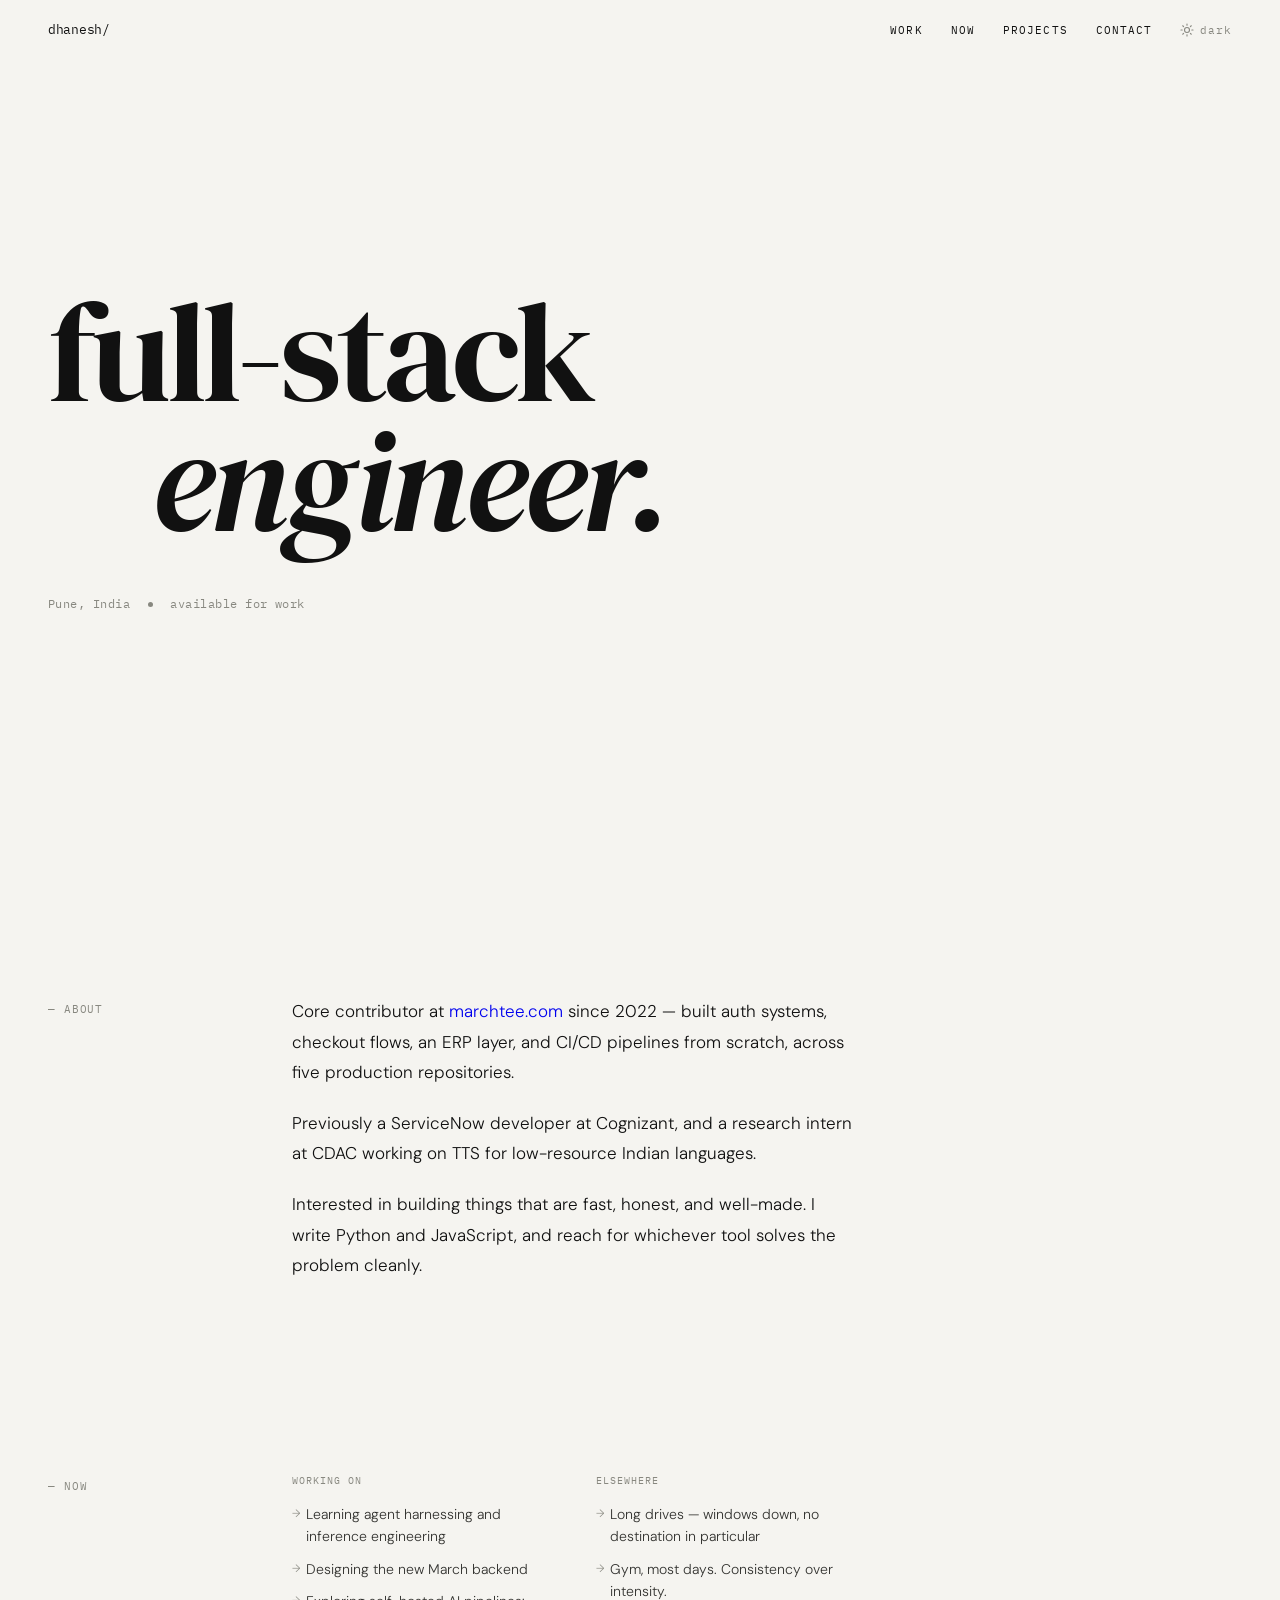
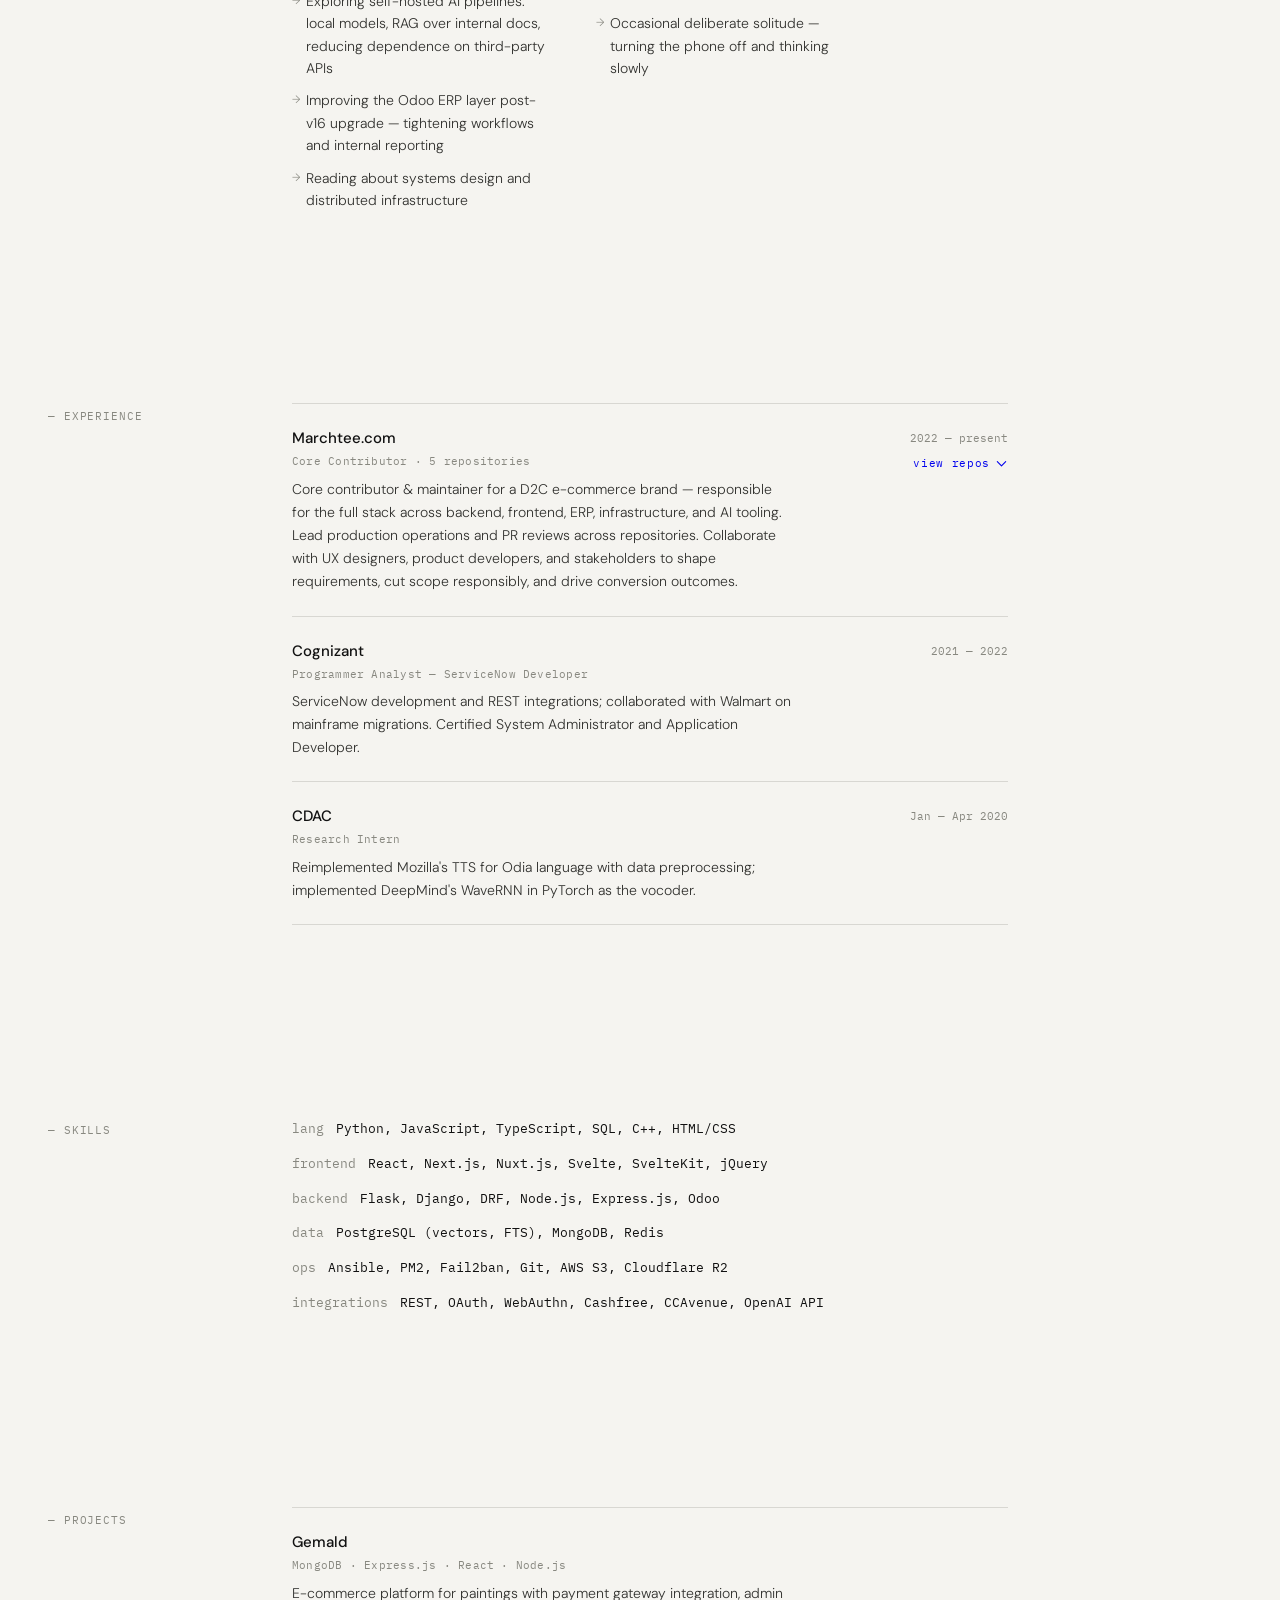
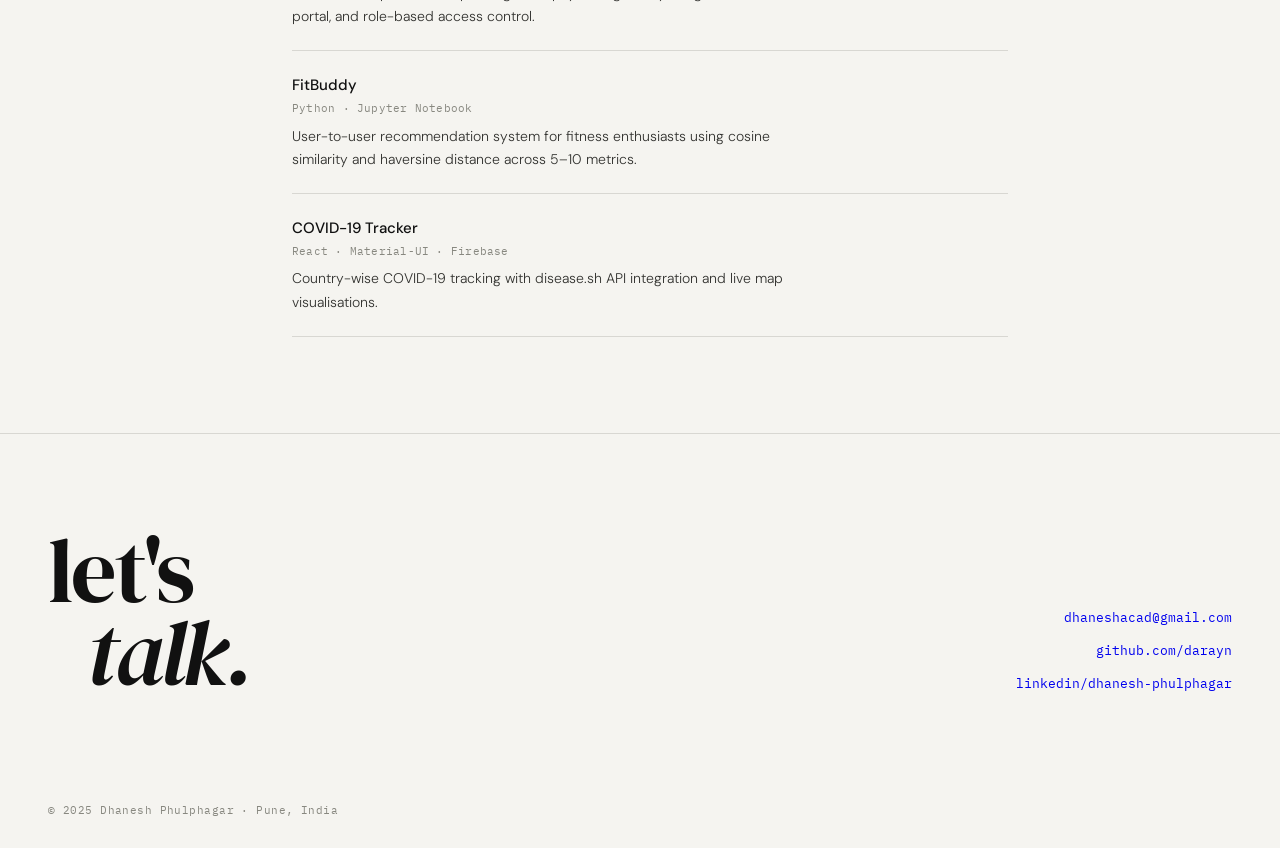
==== index.html @ 93ac1f42 "agent not llm" ====
<!DOCTYPE html>
<html lang="en" data-theme="light">
<head>
  <meta charset="UTF-8" />
  <meta name="viewport" content="width=device-width, initial-scale=1.0" />
  <title>Dhanesh Phulphagar — Full-Stack Software Engineer</title>
  <meta name="description" content="Full-Stack Software Engineer based in Pune, India. Building fast, honest, well-made software." />
  <meta property="og:title" content="Dhanesh Phulphagar" />
  <meta property="og:description" content="Full-Stack Software Engineer based in Pune, India." />
  <meta property="og:url" content="https://dhaneshphulphagar.com/" />
  <meta property="og:type" content="website" />

  <link rel="preconnect" href="https://fonts.googleapis.com" />
  <link rel="preconnect" href="https://fonts.gstatic.com" crossorigin />
  <link href="https://fonts.googleapis.com/css2?family=DM+Serif+Display:ital@0;1&family=IBM+Plex+Mono:wght@400;500&family=DM+Sans:wght@300;400;500&display=swap" rel="stylesheet" />

  <style>
    /* ---- TOKENS ---- */
    :root {
      --bg:        #F5F4F0;
      --bg2:       #ECEAE4;
      --ink:       #111111;
      --ink2:      #333330;
      --muted:     #888880;
      --rule:      #D8D7D2;
      --blue:      #0000EE;
    }

    [data-theme="dark"] {
      --bg:        #111110;
      --bg2:       #1A1A18;
      --ink:       #F0EFE9;
      --ink2:      #C8C7C0;
      --muted:     #666660;
      --rule:      #2A2A28;
      --blue:      #6699FF;
    }

    * { box-sizing: border-box; margin: 0; padding: 0; }

    html { scroll-behavior: smooth; }

    body {
      background: var(--bg);
      color: var(--ink);
      font-family: 'DM Sans', sans-serif;
      font-size: 16px;
      line-height: 1.6;
      -webkit-font-smoothing: antialiased;
      transition: background 0.3s ease, color 0.3s ease;
    }

    /* ---- NAV ---- */
    nav {
      position: fixed;
      top: 0; left: 0; right: 0;
      z-index: 100;
      background: var(--bg);
      padding: 20px 48px;
      display: flex;
      justify-content: space-between;
      align-items: center;
      transition: background 0.3s ease;
    }

    .nav-left { display: flex; align-items: center; gap: 28px; }

    .nav-logo {
      font-family: 'IBM Plex Mono', monospace;
      font-size: 13px;
      color: var(--ink);
      text-decoration: none;
      letter-spacing: -0.02em;
    }

    .nav-links { display: flex; gap: 28px; align-items: center; }

    .nav-links a {
      font-family: 'IBM Plex Mono', monospace;
      font-size: 11px;
      letter-spacing: 0.1em;
      text-transform: uppercase;
      color: var(--ink);
      text-decoration: none;
    }
    .nav-links a:hover { color: var(--blue); }

    /* dark mode toggle */
    .theme-btn {
      background: none;
      border: none;
      cursor: pointer;
      font-family: 'IBM Plex Mono', monospace;
      font-size: 11px;
      letter-spacing: 0.08em;
      color: var(--muted);
      padding: 0;
      display: flex;
      align-items: center;
      gap: 6px;
      transition: color 0.2s;
    }
    .theme-btn:hover { color: var(--ink); }

    .theme-icon {
      width: 14px; height: 14px;
      position: relative;
      flex-shrink: 0;
    }
    /* sun */
    .icon-sun, .icon-moon { position: absolute; inset: 0; transition: opacity 0.25s ease; }
    [data-theme="light"] .icon-sun  { opacity: 1; }
    [data-theme="light"] .icon-moon { opacity: 0; }
    [data-theme="dark"]  .icon-sun  { opacity: 0; }
    [data-theme="dark"]  .icon-moon { opacity: 1; }

    .theme-label-light, .theme-label-dark { font-size: 11px; }
    [data-theme="light"] .theme-label-dark  { display: none; }
    [data-theme="dark"]  .theme-label-light { display: none; }

    /* ---- HERO ---- */
    #hero {
      min-height: 100vh;
      padding: 0 48px;
      display: flex;
      flex-direction: column;
      justify-content: center;
    }

    .hero-line {
      font-family: 'DM Serif Display', serif;
      font-size: clamp(56px, 11vw, 160px);
      line-height: 0.92;
      letter-spacing: -0.03em;
      color: var(--ink);
      opacity: 0;
      transform: translateY(32px);
      animation: fadeUp 0.9s cubic-bezier(0.16, 1, 0.3, 1) forwards;
    }
    .hero-line:nth-child(1) { animation-delay: 0.1s; }
    .hero-line:nth-child(2) {
      animation-delay: 0.25s;
      padding-left: clamp(24px, 8vw, 120px);
      font-style: italic;
    }

    .hero-sub {
      margin-top: 48px;
      font-family: 'IBM Plex Mono', monospace;
      font-size: 12px;
      color: var(--muted);
      letter-spacing: 0.04em;
      opacity: 0;
      animation: fadeUp 0.9s cubic-bezier(0.16, 1, 0.3, 1) forwards;
      animation-delay: 0.45s;
    }
    .hero-sub .dot {
      display: inline-block;
      width: 5px; height: 5px;
      border-radius: 50%;
      background: var(--muted);
      vertical-align: middle;
      margin: 0 10px;
    }

    @keyframes fadeUp {
      to { opacity: 1; transform: translateY(0); }
    }

    /* ---- SECTIONS ---- */
    section { padding: 96px 48px; }

    .section-row {
      display: grid;
      grid-template-columns: 180px 1fr;
      gap: 0 64px;
      max-width: 900px;
    }

    .section-label {
      font-family: 'IBM Plex Mono', monospace;
      font-size: 11px;
      color: var(--muted);
      letter-spacing: 0.08em;
      text-transform: uppercase;
      padding-top: 5px;
    }

    /* ---- ABOUT ---- */
    .about-text p {
      font-size: 17px;
      line-height: 1.8;
      font-weight: 300;
      color: var(--ink);
      max-width: 560px;
    }
    .about-text p + p { margin-top: 20px; }

    /* ---- NOW / ELSEWHERE ---- */
    .now-grid {
      display: grid;
      grid-template-columns: 1fr 1fr;
      gap: 0 48px;
      max-width: 560px;
    }

    .now-col-label {
      font-family: 'IBM Plex Mono', monospace;
      font-size: 10px;
      color: var(--muted);
      letter-spacing: 0.1em;
      text-transform: uppercase;
      margin-bottom: 14px;
    }

    .now-items { display: flex; flex-direction: column; gap: 10px; }

    .now-item {
      font-size: 14px;
      font-weight: 300;
      color: var(--ink2);
      line-height: 1.6;
      padding-left: 14px;
      position: relative;
    }
    .now-item::before {
      content: '→';
      position: absolute;
      left: 0;
      color: var(--muted);
      font-size: 11px;
      top: 2px;
    }

    /* ---- ENTRIES (work, projects) ---- */
    .entries { display: flex; flex-direction: column; }

    .entry {
      display: grid;
      grid-template-columns: 1fr auto;
      gap: 0 32px;
      padding: 22px 0;
      border-top: 1px solid var(--rule);
    }
    .entry:last-child { border-bottom: 1px solid var(--rule); }

    .entry-name { font-size: 15px; font-weight: 500; color: var(--ink); }

    .entry-role {
      font-family: 'IBM Plex Mono', monospace;
      font-size: 11px;
      color: var(--muted);
      margin-top: 3px;
      letter-spacing: 0.02em;
    }

    .entry-desc {
      font-size: 14px;
      font-weight: 300;
      color: var(--ink2);
      margin-top: 7px;
      max-width: 500px;
      line-height: 1.65;
    }

    .entry-date {
      font-family: 'IBM Plex Mono', monospace;
      font-size: 11px;
      color: var(--muted);
      white-space: nowrap;
      padding-top: 4px;
    }

    /* ---- MARCHTEE EXPAND ---- */
    .expand-btn {
      display: inline-flex;
      align-items: center;
      gap: 5px;
      font-family: 'IBM Plex Mono', monospace;
      font-size: 11px;
      letter-spacing: 0.06em;
      color: var(--blue);
      background: none;
      border: none;
      cursor: pointer;
      padding: 0;
      white-space: nowrap;
    }
    .expand-btn:hover .expand-label { text-decoration: underline; }
    .expand-chevron { transition: transform 0.3s cubic-bezier(0.16,1,0.3,1); }
    .expand-btn[aria-expanded="true"] .expand-chevron { transform: rotate(180deg); }

    .repos-panel {
      max-height: 0;
      overflow: hidden;
      opacity: 0;
      transition: max-height 0.55s cubic-bezier(0.16,1,0.3,1), opacity 0.35s ease, margin-top 0.3s ease;
      margin-top: 0;
    }
    .repos-panel.open { max-height: 3200px; opacity: 1; margin-top: 24px; }

    .repo-item { padding: 16px 0; border-top: 1px solid var(--rule); }
    .repo-item:last-child { padding-bottom: 2px; }

    .repo-header {
      display: flex;
      align-items: baseline;
      gap: 14px;
      margin-bottom: 10px;
      flex-wrap: wrap;
    }

    .repo-name {
      font-family: 'IBM Plex Mono', monospace;
      font-size: 13px;
      font-weight: 500;
      color: var(--ink);
    }

    .repo-stack {
      font-family: 'IBM Plex Mono', monospace;
      font-size: 11px;
      color: var(--muted);
    }

    .repo-bullets { list-style: none; padding: 0; display: flex; flex-direction: column; gap: 6px; }
    .repo-bullets li {
      font-size: 13.5px;
      font-weight: 300;
      color: var(--ink2);
      line-height: 1.65;
      padding-left: 16px;
      position: relative;
    }
    .repo-bullets li::before {
      content: '—';
      position: absolute;
      left: 0;
      color: var(--muted);
      font-size: 12px;
    }

    /* ---- SKILLS ---- */
    .skills-block { display: flex; flex-direction: column; gap: 10px; }
    .skills-line {
      font-family: 'IBM Plex Mono', monospace;
      font-size: 13px;
      color: var(--ink);
      line-height: 1.9;
    }
    .skills-cat { color: var(--muted); margin-right: 12px; }

    /* ---- CONTACT ---- */
    #contact {
      padding: 96px 48px 80px;
      border-top: 1px solid var(--rule);
      display: grid;
      grid-template-columns: 1fr auto;
      gap: 0 64px;
      align-items: end;
    }

    .contact-headline {
      font-family: 'DM Serif Display', serif;
      font-size: clamp(44px, 7vw, 96px);
      line-height: 0.92;
      letter-spacing: -0.03em;
      color: var(--ink);
    }
    .contact-headline em { font-style: italic; display: block; padding-left: clamp(14px, 3vw, 48px); }

    .contact-links { display: flex; flex-direction: column; gap: 12px; align-items: flex-end; }
    .contact-links a {
      font-family: 'IBM Plex Mono', monospace;
      font-size: 13px;
      color: var(--blue);
      text-decoration: none;
    }
    .contact-links a:hover { text-decoration: underline; }

    .footer-copy {
      padding: 28px 48px;
      font-family: 'IBM Plex Mono', monospace;
      font-size: 11px;
      color: var(--muted);
      letter-spacing: 0.04em;
    }

    /* ---- INLINE LINKS ---- */
    a.inline-link { color: var(--blue); text-decoration: none; }
    a.inline-link:hover { text-decoration: underline; }

    /* ---- RESPONSIVE ---- */
    @media (max-width: 860px) {
      nav { padding: 18px 28px; }

      .nav-links a { display: none; }

      #hero, section { padding-left: 28px; padding-right: 28px; }
      section { padding-top: 72px; padding-bottom: 72px; }

      .section-row {
        grid-template-columns: 1fr;
        gap: 16px 0;
      }

      .section-label { padding-top: 0; }

      .entry { grid-template-columns: 1fr; gap: 0; }
      .entry-date { order: -1; margin-bottom: 2px; }

      .now-grid { grid-template-columns: 1fr; gap: 28px 0; }

      #contact {
        padding: 72px 28px 64px;
        grid-template-columns: 1fr;
        gap: 36px;
      }
      .contact-links { align-items: flex-start; }

      .footer-copy { padding: 24px 28px; }

      .marchtee-top { grid-template-columns: 1fr !important; }
      .marchtee-top .marchtee-meta { flex-direction: row; align-items: center; justify-content: space-between; margin-top: 10px; }
    }

    @media (max-width: 560px) {
      nav { padding: 16px 20px; }
      #hero, section { padding-left: 20px; padding-right: 20px; }

      .hero-line:nth-child(2) { padding-left: 20px; }
    }
  </style>
</head>
<body>

  <!-- NAV -->
  <nav>
    <a href="#hero" class="nav-logo">dhanesh/</a>
    <div class="nav-links">
      <a href="#work">Work</a>
      <a href="#now">Now</a>
      <a href="#projects">Projects</a>
      <a href="#contact">Contact</a>
      <button class="theme-btn" onclick="toggleTheme()" aria-label="Toggle dark mode">
        <div class="theme-icon" aria-hidden="true">
          <!-- sun -->
          <svg class="icon-sun" viewBox="0 0 14 14" fill="none" xmlns="http://www.w3.org/2000/svg">
            <circle cx="7" cy="7" r="2.5" stroke="currentColor" stroke-width="1.1"/>
            <line x1="7" y1="1" x2="7" y2="2.2" stroke="currentColor" stroke-width="1.1" stroke-linecap="round"/>
            <line x1="7" y1="11.8" x2="7" y2="13" stroke="currentColor" stroke-width="1.1" stroke-linecap="round"/>
            <line x1="1" y1="7" x2="2.2" y2="7" stroke="currentColor" stroke-width="1.1" stroke-linecap="round"/>
            <line x1="11.8" y1="7" x2="13" y2="7" stroke="currentColor" stroke-width="1.1" stroke-linecap="round"/>
            <line x1="2.75" y1="2.75" x2="3.6" y2="3.6" stroke="currentColor" stroke-width="1.1" stroke-linecap="round"/>
            <line x1="10.4" y1="10.4" x2="11.25" y2="11.25" stroke="currentColor" stroke-width="1.1" stroke-linecap="round"/>
            <line x1="11.25" y1="2.75" x2="10.4" y2="3.6" stroke="currentColor" stroke-width="1.1" stroke-linecap="round"/>
            <line x1="3.6" y1="10.4" x2="2.75" y2="11.25" stroke="currentColor" stroke-width="1.1" stroke-linecap="round"/>
          </svg>
          <!-- moon -->
          <svg class="icon-moon" viewBox="0 0 14 14" fill="none" xmlns="http://www.w3.org/2000/svg">
            <path d="M11.5 8.5A5 5 0 0 1 5.5 2.5a5 5 0 1 0 6 6z" stroke="currentColor" stroke-width="1.1" stroke-linecap="round" stroke-linejoin="round"/>
          </svg>
        </div>
        <span class="theme-label-light">dark</span>
        <span class="theme-label-dark">light</span>
      </button>
    </div>
  </nav>

  <!-- HERO -->
  <section id="hero">
    <div>
      <div class="hero-line">full-stack</div>
      <div class="hero-line">engineer.</div>
      <p class="hero-sub">
        Pune, India
        <span class="dot"></span>
        available for work
      </p>
    </div>
  </section>

  <!-- ABOUT -->
  <section id="about">
    <div class="section-row">
      <div class="section-label">— about</div>
      <div class="about-text">
        <p>
          Core contributor at <a href="https://marchtee.com" target="_blank" rel="noopener" class="inline-link">marchtee.com</a> since 2022 — built auth systems, checkout flows, an ERP layer, and CI/CD pipelines from scratch, across five production repositories.
        </p>
        <p>
          Previously a ServiceNow developer at Cognizant, and a research intern at CDAC working on TTS for low-resource Indian languages.
        </p>
        <p>
          Interested in building things that are fast, honest, and well-made. I write Python and JavaScript, and reach for whichever tool solves the problem cleanly.
        </p>
      </div>
    </div>
  </section>

  <!-- NOW -->
  <section id="now">
    <div class="section-row" style="max-width:900px;">
      <div class="section-label">— now</div>
      <div>
        <div class="now-grid">
          <div>
            <div class="now-col-label">working on</div>
            <div class="now-items">
              <div class="now-item">Learning agent harnessing and inference engineering</div>
              <div class="now-item">Designing the new March backend</div>
              <div class="now-item">Exploring self-hosted AI pipelines: local models, RAG over internal docs, reducing dependence on third-party APIs</div>
              <div class="now-item">Improving the Odoo ERP layer post-v16 upgrade — tightening workflows and internal reporting</div>
              <div class="now-item">Reading about systems design and distributed infrastructure</div>
            </div>
          </div>
          <div>
            <div class="now-col-label">elsewhere</div>
            <div class="now-items">
              <div class="now-item">Long drives — windows down, no destination in particular</div>
              <div class="now-item">Gym, most days. Consistency over intensity.</div>
              <div class="now-item">Occasional deliberate solitude — turning the phone off and thinking slowly</div>
            </div>
          </div>
        </div>
      </div>
    </div>
  </section>

  <!-- WORK -->
  <section id="work">
    <div class="section-row" style="max-width:960px;">
      <div class="section-label">— experience</div>
      <div class="entries">

        <!-- MARCHTEE expandable -->
        <div class="entry" id="marchtee-entry" style="display:block; padding:22px 0;">
          <div class="marchtee-top" style="display:grid; grid-template-columns:1fr auto; gap:0 32px; align-items:start;">
            <div>
              <div class="entry-name">Marchtee.com</div>
              <div class="entry-role">Core Contributor · 5 repositories</div>
              <div class="entry-desc">Core contributor & maintainer for a D2C e-commerce brand — responsible for the full stack across backend, frontend, ERP, infrastructure, and AI tooling. Lead production operations and PR reviews across repositories. Collaborate with UX designers, product developers, and stakeholders to shape requirements, cut scope responsibly, and drive conversion outcomes.</div>
            </div>
            <div class="marchtee-meta" style="display:flex; flex-direction:column; align-items:flex-end; gap:8px;">
              <div class="entry-date">2022 — present</div>
              <button class="expand-btn" onclick="toggleMarchtee(this)" aria-expanded="false" aria-controls="marchtee-repos">
                <span class="expand-label">view repos</span>
                <svg class="expand-chevron" width="13" height="13" viewBox="0 0 14 14" fill="none" aria-hidden="true">
                  <path d="M2.5 5L7 9.5L11.5 5" stroke="currentColor" stroke-width="1.2" stroke-linecap="round" stroke-linejoin="round"/>
                </svg>
              </button>
            </div>
          </div>

          <div class="repos-panel" id="marchtee-repos" aria-hidden="true">

            <div class="repo-item">
              <div class="repo-header">
                <span class="repo-name">march-shop</span>
                <span class="repo-stack">Python · Flask · SQLAlchemy · PostgreSQL · Redis</span>
              </div>
              <ul class="repo-bullets">
                <li>Inherited legacy monolith; rebuilt authentication from scratch — RBAC, multi-device sessions, WebAuthn, OAuth, passwordless OTP</li>
                <li>Migrated entire CMS from codebase to database: navigations, collections, metadata, size guides, static assets to Cloudflare R2/S3</li>
                <li>Implemented Redis caching with proper namespace strategy; PostgreSQL full-text search via vectors for shop search</li>
                <li>Built payment gateway success rate dashboard, post-order workflows (COD detection, fraud flagging, fake address detection), and a returns/exchange reconciliation engine</li>
              </ul>
            </div>

            <div class="repo-item">
              <div class="repo-header">
                <span class="repo-name">march-next</span>
                <span class="repo-stack">Nuxt.js · Vue · Pinia · PM2</span>
              </div>
              <ul class="repo-bullets">
                <li>Built the customer-facing single page checkout — guest and authenticated flows, UPI, saved cards, Cashfree and CCAvenue net banking, cookie-based Pinia persistence</li>
                <li>Achieved 90% reduction in checkout time & improved conversion rates upto 40%; recognised by brands across the ecosystem</li>
                <li>Shipped single-source international checkout with localisations for over 7 countries, working closely with India Post, DHL, Aramex, and ATC</li>
                <li>Deployed and managed over PM2 with structured production logging, error tracking, and debugging tooling</li>
              </ul>
            </div>

            <div class="repo-item">
              <div class="repo-header">
                <span class="repo-name">march-odoo</span>
                <span class="repo-stack">Python · Odoo v14 → v16 → v19(loading)</span>
              </div>
              <ul class="repo-bullets">
                <li>Played a major role in the Odoo v14 to v16 upgrade — custom module migration, ORM compatibility, and data integrity across models</li>
                <li>Built 10+ internal models covering exchanges, returns, splits, shipping service management, hangtag and stock labels, delivery notes</li>
                <li>Own and maintain the ERP layer for inventory, invoicing, financial reporting, purchase, and manufacturing</li>
              </ul>
            </div>

            <div class="repo-item">
              <div class="repo-header">
                <span class="repo-name">march-deployer</span>
                <span class="repo-stack">Ansible · Bash · Frigate · Listmonk</span>
              </div>
              <ul class="repo-bullets">
                <li>Retired legacy Fabric deployer; built Ansible-based CI/CD supporting hard and soft deployments across shop, checkout, and Odoo</li>
                <li>Deployed Frigate self-hosted warehouse surveillance with Google Drive backups across 3 locations — single command</li>
                <li>Implemented fail2ban rate limiting on production servers; set up Listmonk for self-hosted email marketing</li>
              </ul>
            </div>

            <div class="repo-item">
              <div class="repo-header">
                <span class="repo-name">kavinath</span>
                <span class="repo-stack">FastAPI · Python · LLM</span>
              </div>
              <ul class="repo-bullets">
                <li>Internal support assistant powered by an LLM with a FastAPI backend — handles operational queries for the brand team</li>
                <li>Currently expanding with better context handling, tool use, and RAG over internal documentation</li>
              </ul>
            </div>

          </div>
        </div>

        <div class="entry">
          <div>
            <div class="entry-name">Cognizant</div>
            <div class="entry-role">Programmer Analyst — ServiceNow Developer</div>
            <div class="entry-desc">ServiceNow development and REST integrations; collaborated with Walmart on mainframe migrations. Certified System Administrator and Application Developer.</div>
          </div>
          <div class="entry-date">2021 — 2022</div>
        </div>

        <div class="entry">
          <div>
            <div class="entry-name">CDAC</div>
            <div class="entry-role">Research Intern</div>
            <div class="entry-desc">Reimplemented Mozilla's TTS for Odia language with data preprocessing; implemented DeepMind's WaveRNN in PyTorch as the vocoder.</div>
          </div>
          <div class="entry-date">Jan — Apr 2020</div>
        </div>

      </div>
    </div>
  </section>

  <!-- SKILLS -->
  <section id="skills">
    <div class="section-row" style="max-width:960px;">
      <div class="section-label">— skills</div>
      <div class="skills-block">
        <div class="skills-line"><span class="skills-cat">lang</span>Python, JavaScript, TypeScript, SQL, C++, HTML/CSS</div>
        <div class="skills-line"><span class="skills-cat">frontend</span>React, Next.js, Nuxt.js, Svelte, SvelteKit, jQuery</div>
        <div class="skills-line"><span class="skills-cat">backend</span>Flask, Django, DRF, Node.js, Express.js, Odoo</div>
        <div class="skills-line"><span class="skills-cat">data</span>PostgreSQL (vectors, FTS), MongoDB, Redis</div>
        <div class="skills-line"><span class="skills-cat">ops</span>Ansible, PM2, Fail2ban, Git, AWS S3, Cloudflare R2</div>
        <div class="skills-line"><span class="skills-cat">integrations</span>REST, OAuth, WebAuthn, Cashfree, CCAvenue, OpenAI API</div>
      </div>
    </div>
  </section>

  <!-- PROJECTS -->
  <section id="projects">
    <div class="section-row" style="max-width:960px;">
      <div class="section-label">— projects</div>
      <div class="entries">

        <div class="entry">
          <div>
            <div class="entry-name">Gemald</div>
            <div class="entry-role">MongoDB · Express.js · React · Node.js</div>
            <div class="entry-desc">E-commerce platform for paintings with payment gateway integration, admin portal, and role-based access control.</div>
          </div>
        </div>

        <div class="entry">
          <div>
            <div class="entry-name">FitBuddy</div>
            <div class="entry-role">Python · Jupyter Notebook</div>
            <div class="entry-desc">User-to-user recommendation system for fitness enthusiasts using cosine similarity and haversine distance across 5–10 metrics.</div>
          </div>
        </div>

        <div class="entry">
          <div>
            <div class="entry-name">COVID-19 Tracker</div>
            <div class="entry-role">React · Material-UI · Firebase</div>
            <div class="entry-desc">Country-wise COVID-19 tracking with disease.sh API integration and live map visualisations.</div>
          </div>
        </div>

      </div>
    </div>
  </section>

  <!-- CONTACT -->
  <footer>
    <div id="contact">
      <div class="contact-headline">
        let's<em>talk.</em>
      </div>
      <div class="contact-links">
        <a href="mailto:dhaneshacad@gmail.com" target="_blank" rel="noopener">dhaneshacad@gmail.com</a>
        <a href="https://github.com/darayn" target="_blank" rel="noopener">github.com/darayn</a>
        <a href="https://linkedin.com/in/dhanesh-phulphagar" target="_blank" rel="noopener">linkedin/dhanesh-phulphagar</a>
      </div>
    </div>
    <div class="footer-copy">© 2025 Dhanesh Phulphagar · Pune, India</div>
  </footer>

  <script>
    function toggleTheme() {
      const html = document.documentElement;
      const next = html.getAttribute('data-theme') === 'dark' ? 'light' : 'dark';
      html.setAttribute('data-theme', next);
      try { localStorage.setItem('theme', next); } catch(e) {}
    }

    (function() {
      try {
        const saved = localStorage.getItem('theme');
        if (saved) document.documentElement.setAttribute('data-theme', saved);
        else if (window.matchMedia('(prefers-color-scheme: dark)').matches)
          document.documentElement.setAttribute('data-theme', 'dark');
      } catch(e) {}
    })();

    function toggleMarchtee(btn) {
      const panel = document.getElementById('marchtee-repos');
      const open = panel.classList.contains('open');
      if (open) {
        panel.classList.remove('open');
        panel.setAttribute('aria-hidden', 'true');
        btn.setAttribute('aria-expanded', 'false');
        btn.querySelector('.expand-label').textContent = 'view repos';
      } else {
        panel.classList.add('open');
        panel.setAttribute('aria-hidden', 'false');
        btn.setAttribute('aria-expanded', 'true');
        btn.querySelector('.expand-label').textContent = 'collapse';
      }
    }
  </script>
</body>
</html>
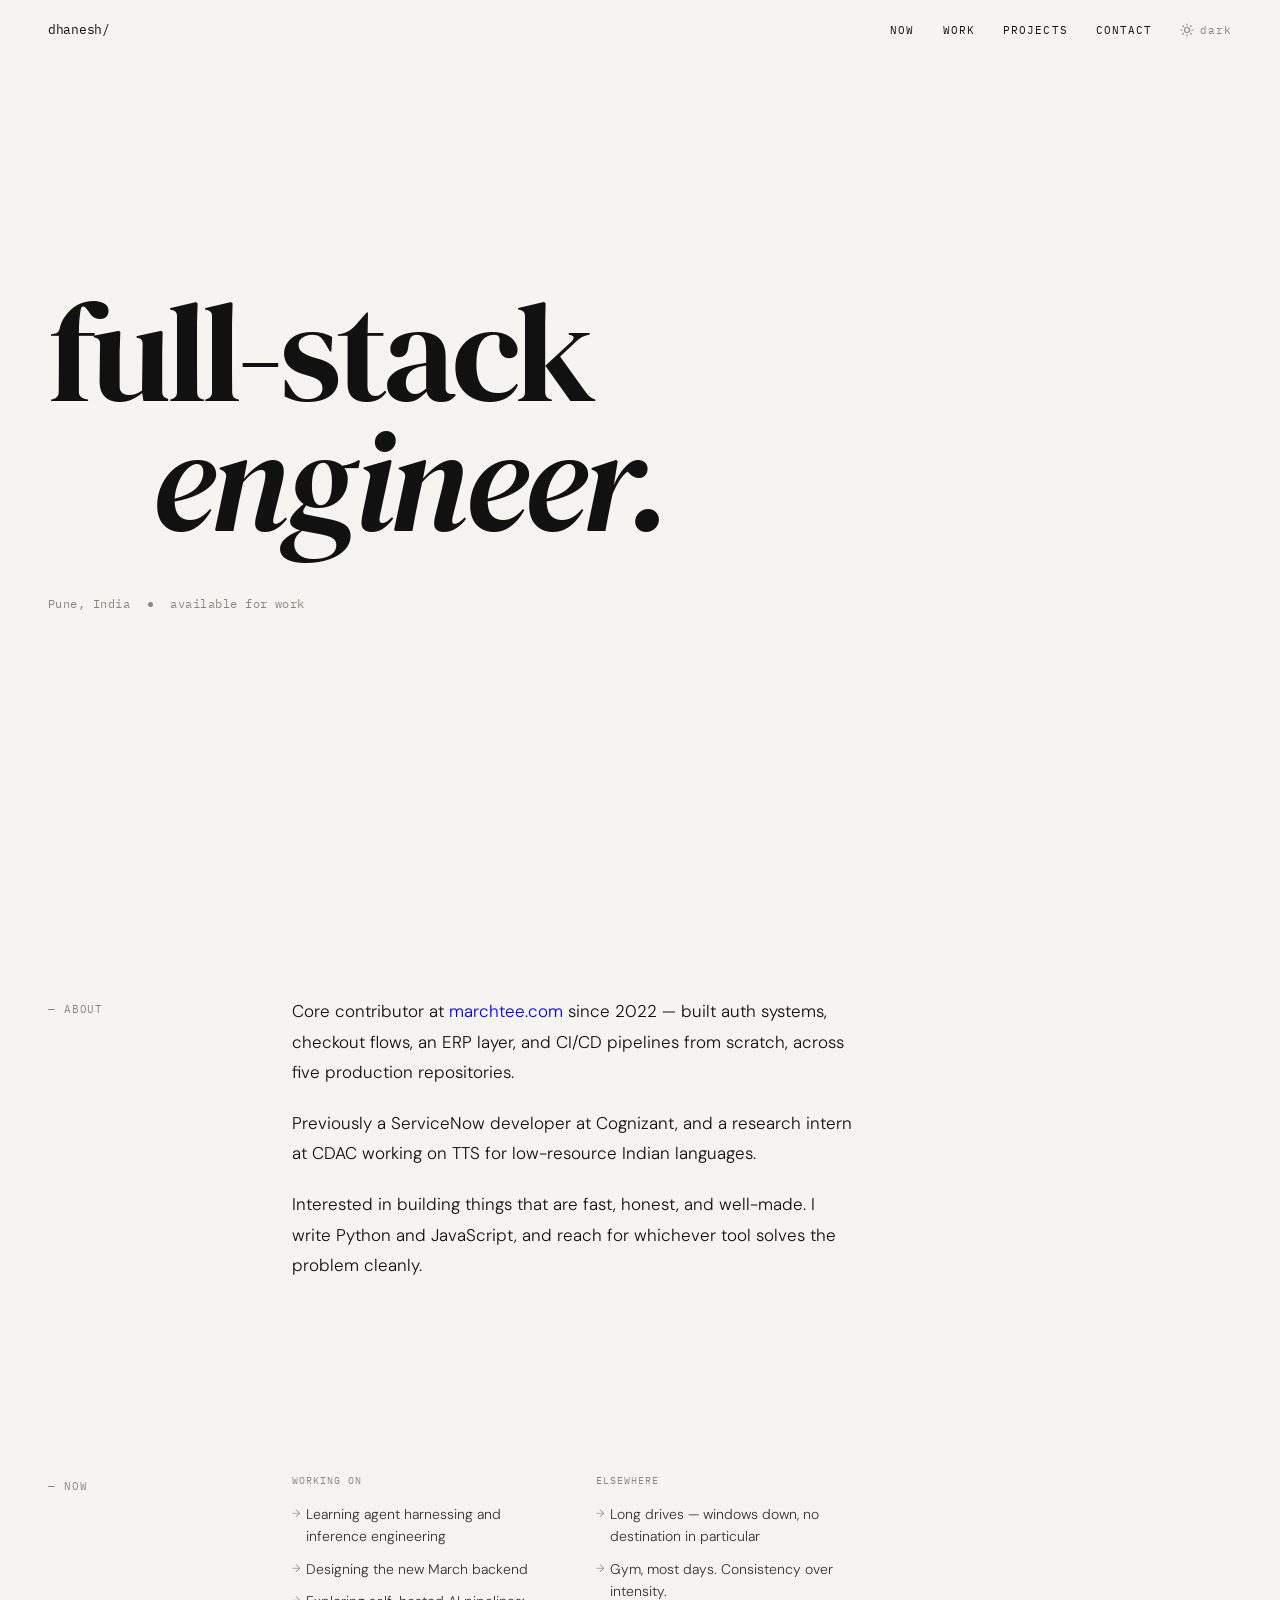
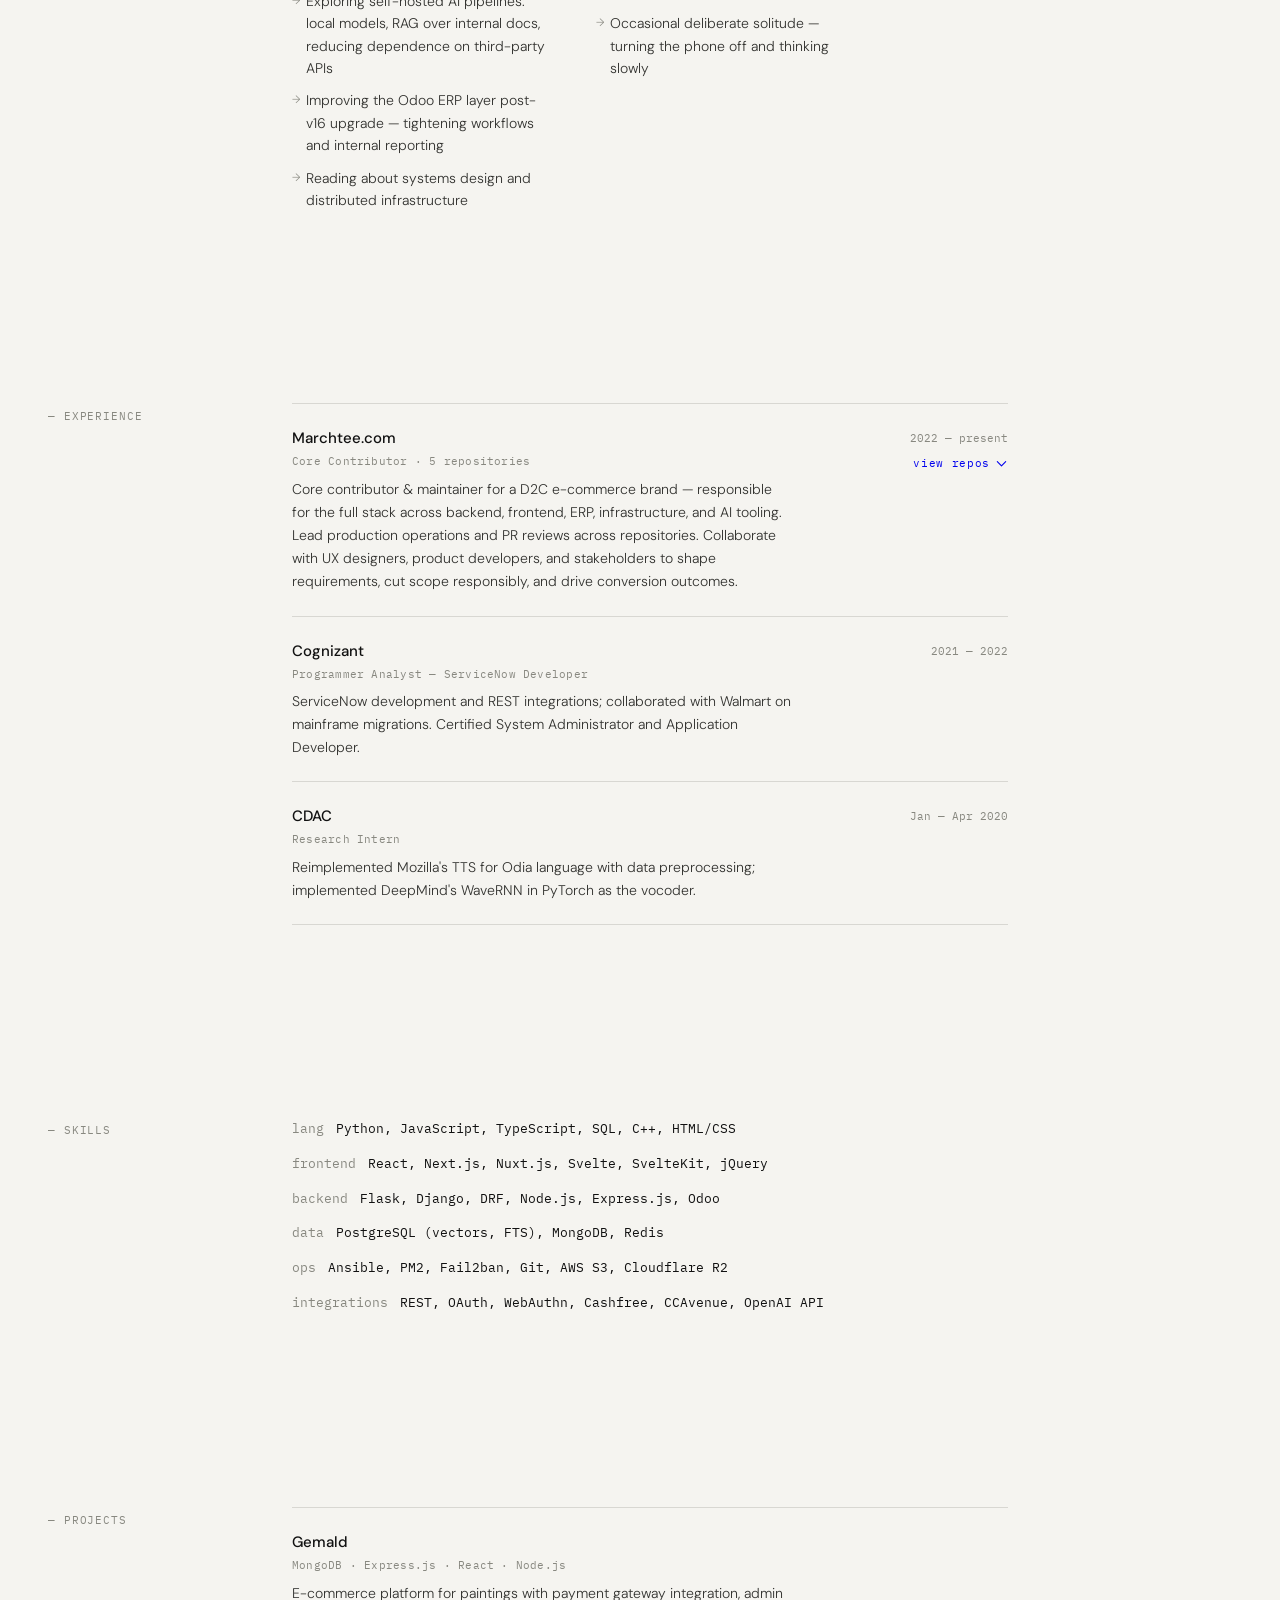
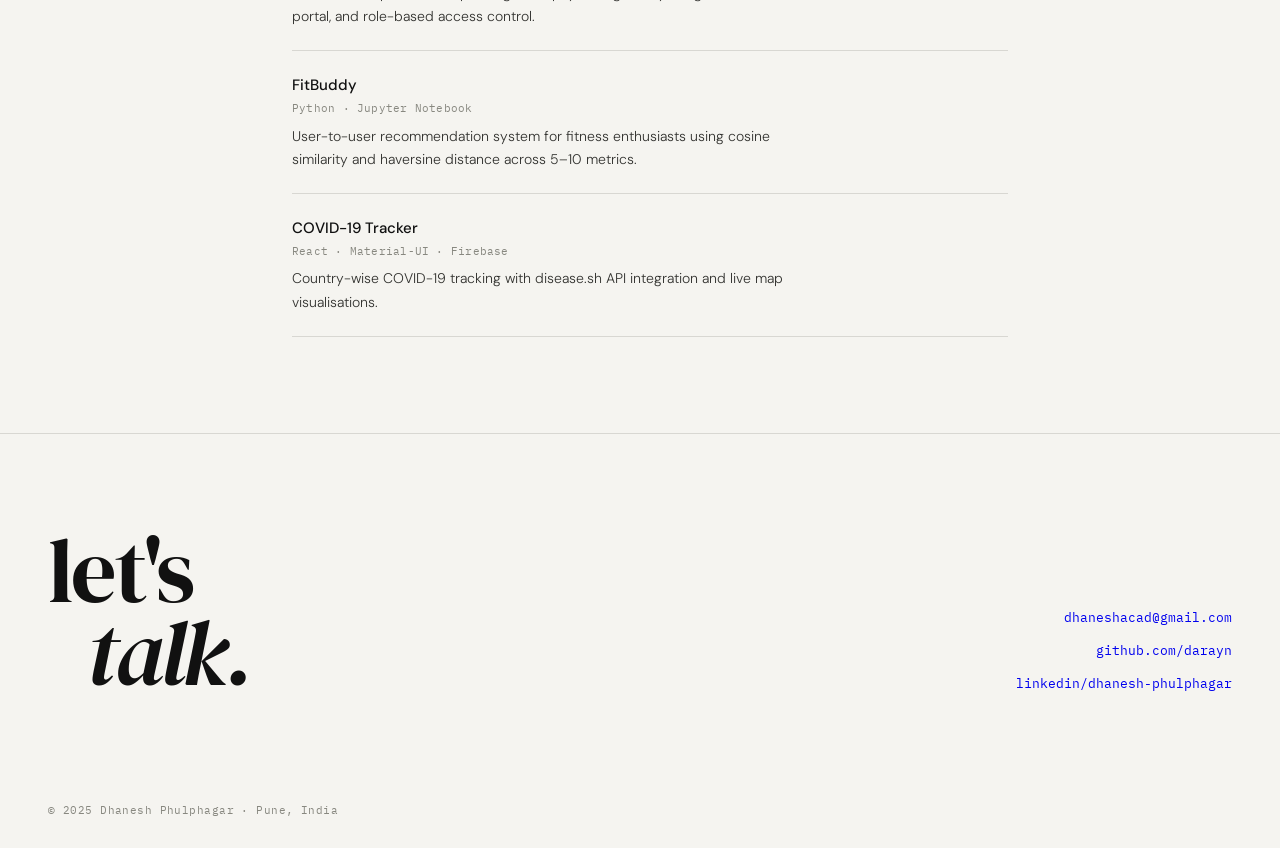
==== commit 9bb86a08: "pos" ====
--- a/index.html
+++ b/index.html
@@ -438,8 +438,8 @@
   <nav>
     <a href="#hero" class="nav-logo">dhanesh/</a>
     <div class="nav-links">
+      <a href="#now">Now</a>
       <a href="#work">Work</a>
-      <a href="#now">Now</a>
       <a href="#projects">Projects</a>
       <a href="#contact">Contact</a>
       <button class="theme-btn" onclick="toggleTheme()" aria-label="Toggle dark mode">
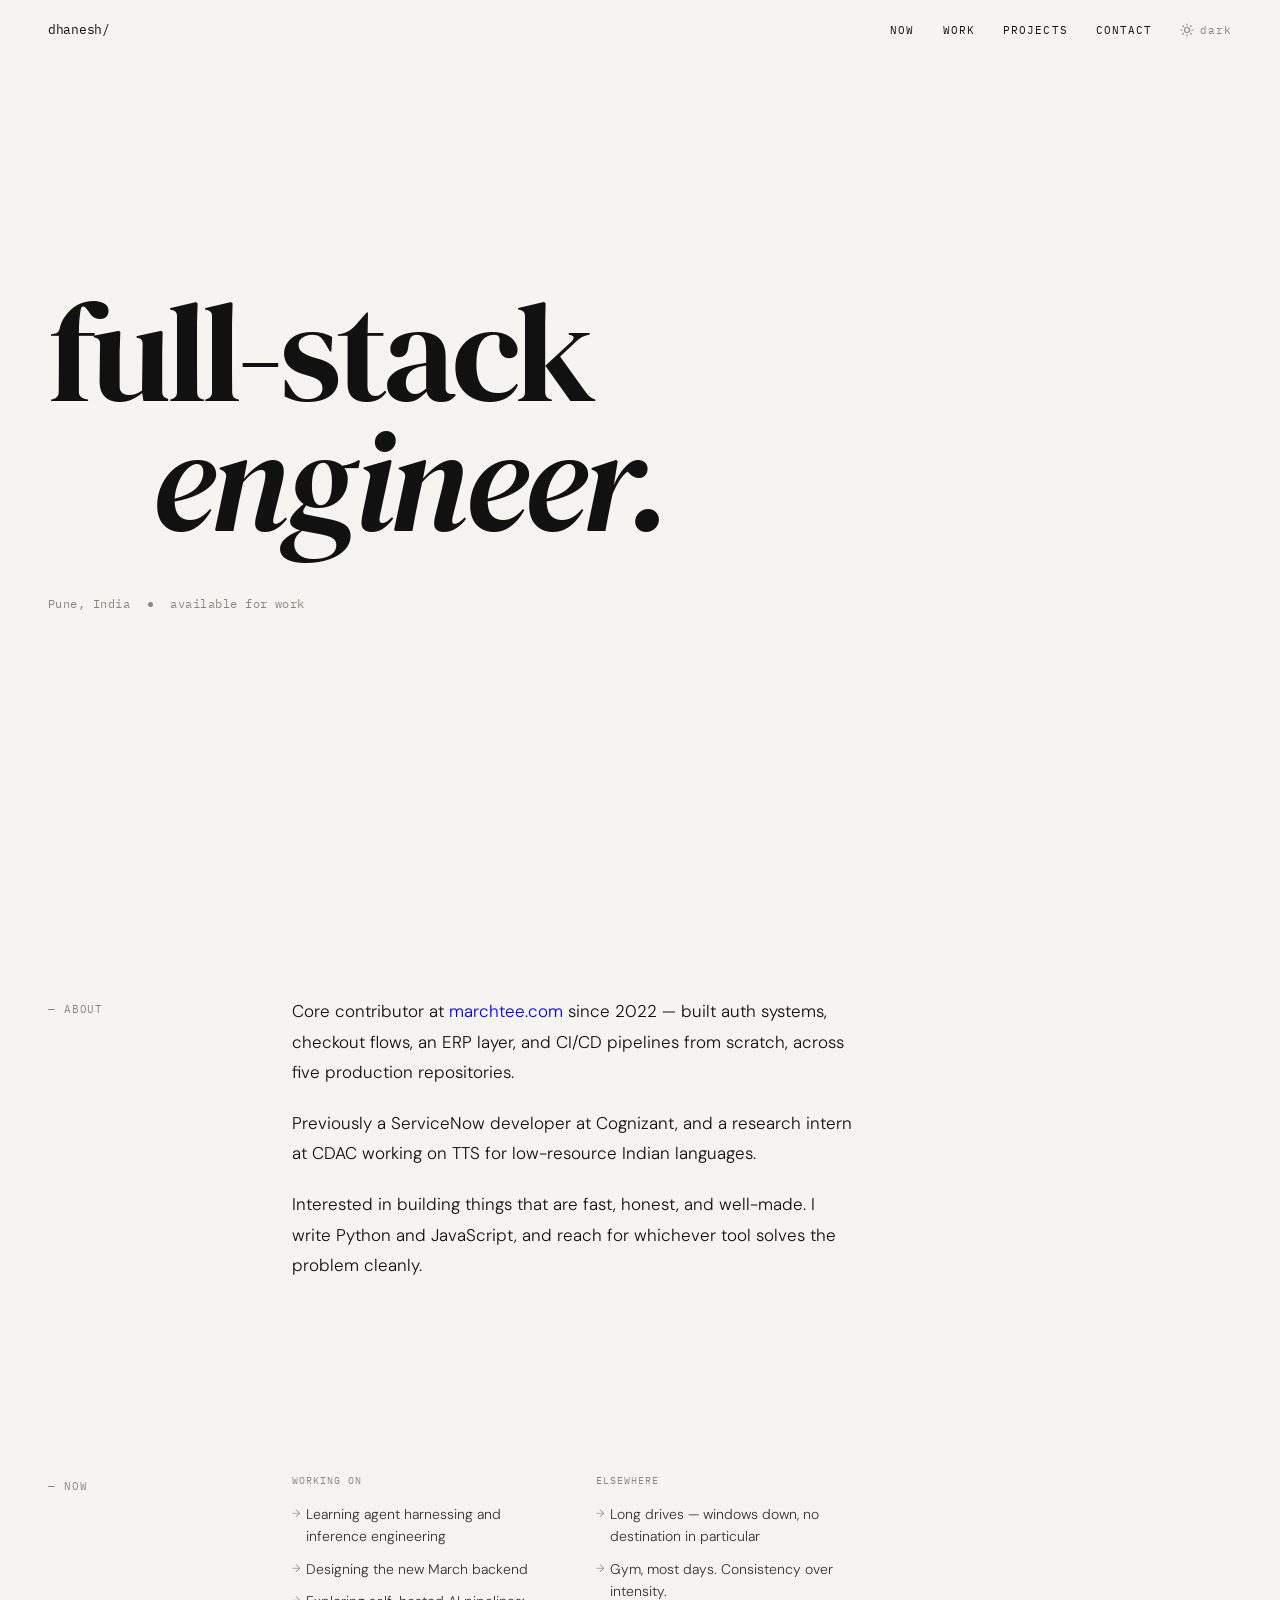
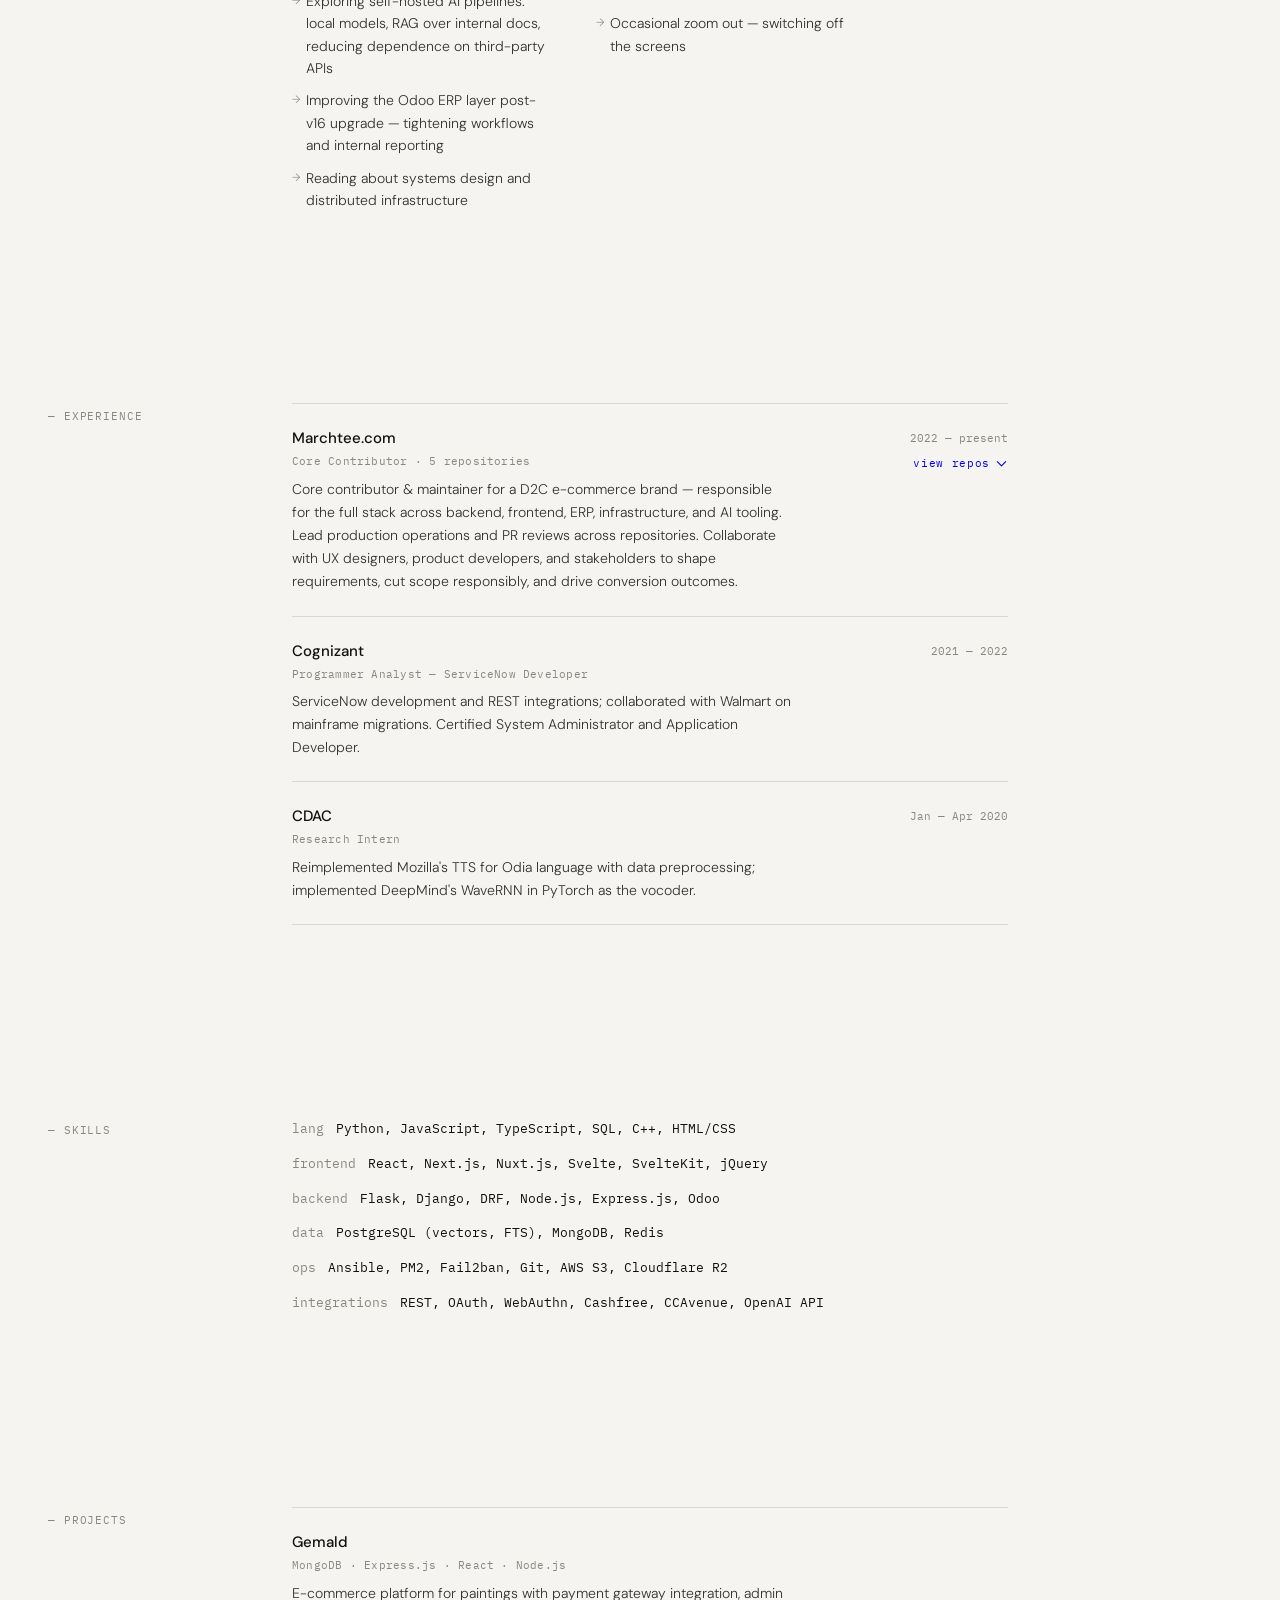
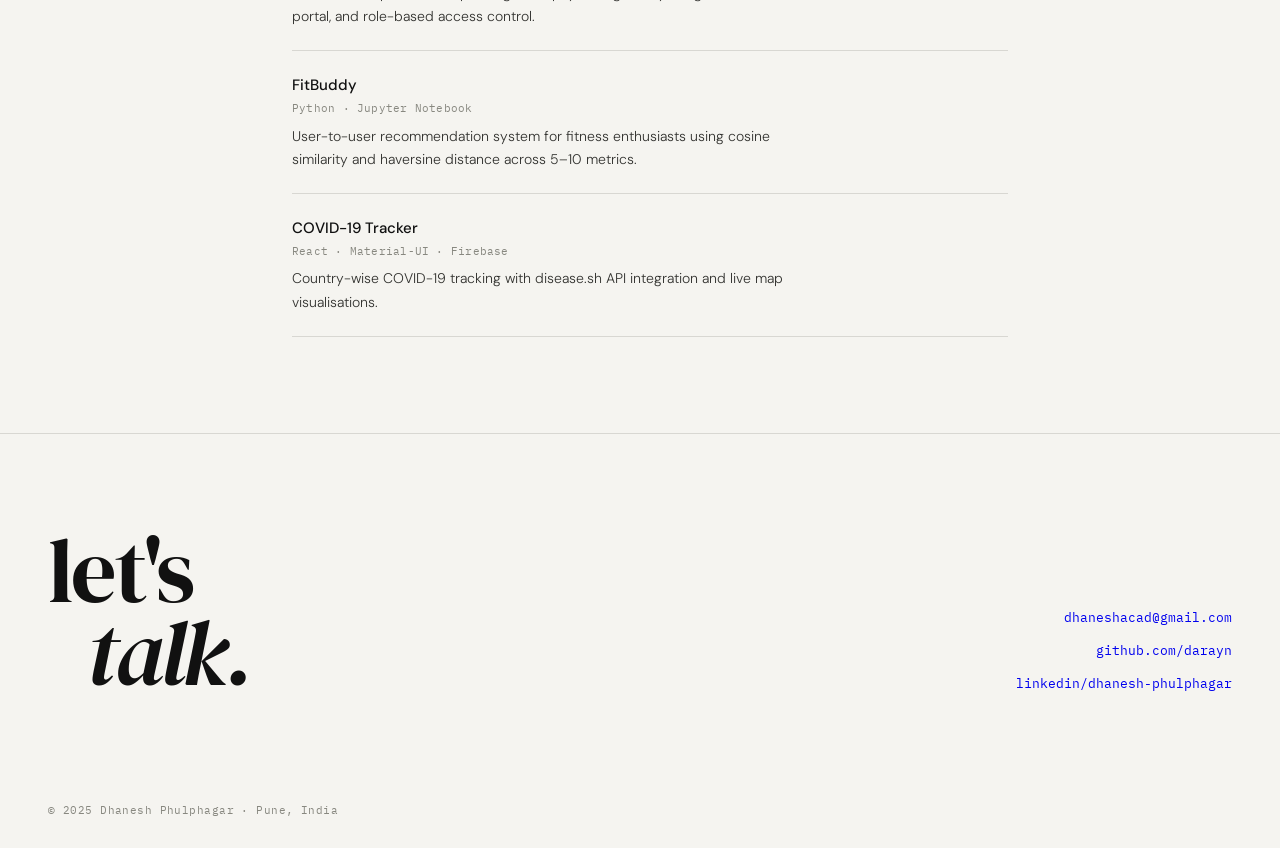
==== commit e8737c8f: "Update index.html" ====
--- a/index.html
+++ b/index.html
@@ -519,7 +519,7 @@
             <div class="now-items">
               <div class="now-item">Long drives — windows down, no destination in particular</div>
               <div class="now-item">Gym, most days. Consistency over intensity.</div>
-              <div class="now-item">Occasional deliberate solitude — turning the phone off and thinking slowly</div>
+              <div class="now-item">Occasional zoom out — switching off the screens</div>
             </div>
           </div>
         </div>
@@ -698,7 +698,7 @@
       <div class="contact-links">
         <a href="mailto:dhaneshacad@gmail.com" target="_blank" rel="noopener">dhaneshacad@gmail.com</a>
         <a href="https://github.com/darayn" target="_blank" rel="noopener">github.com/darayn</a>
-        <a href="https://linkedin.com/in/dhanesh-phulphagar" target="_blank" rel="noopener">linkedin/dhanesh-phulphagar</a>
+        <a href="https://www.linkedin.com/in/dhanesh-phulphagar-076366155/" target="_blank" rel="noopener">linkedin/dhanesh-phulphagar</a>
       </div>
     </div>
     <div class="footer-copy">© 2025 Dhanesh Phulphagar · Pune, India</div>
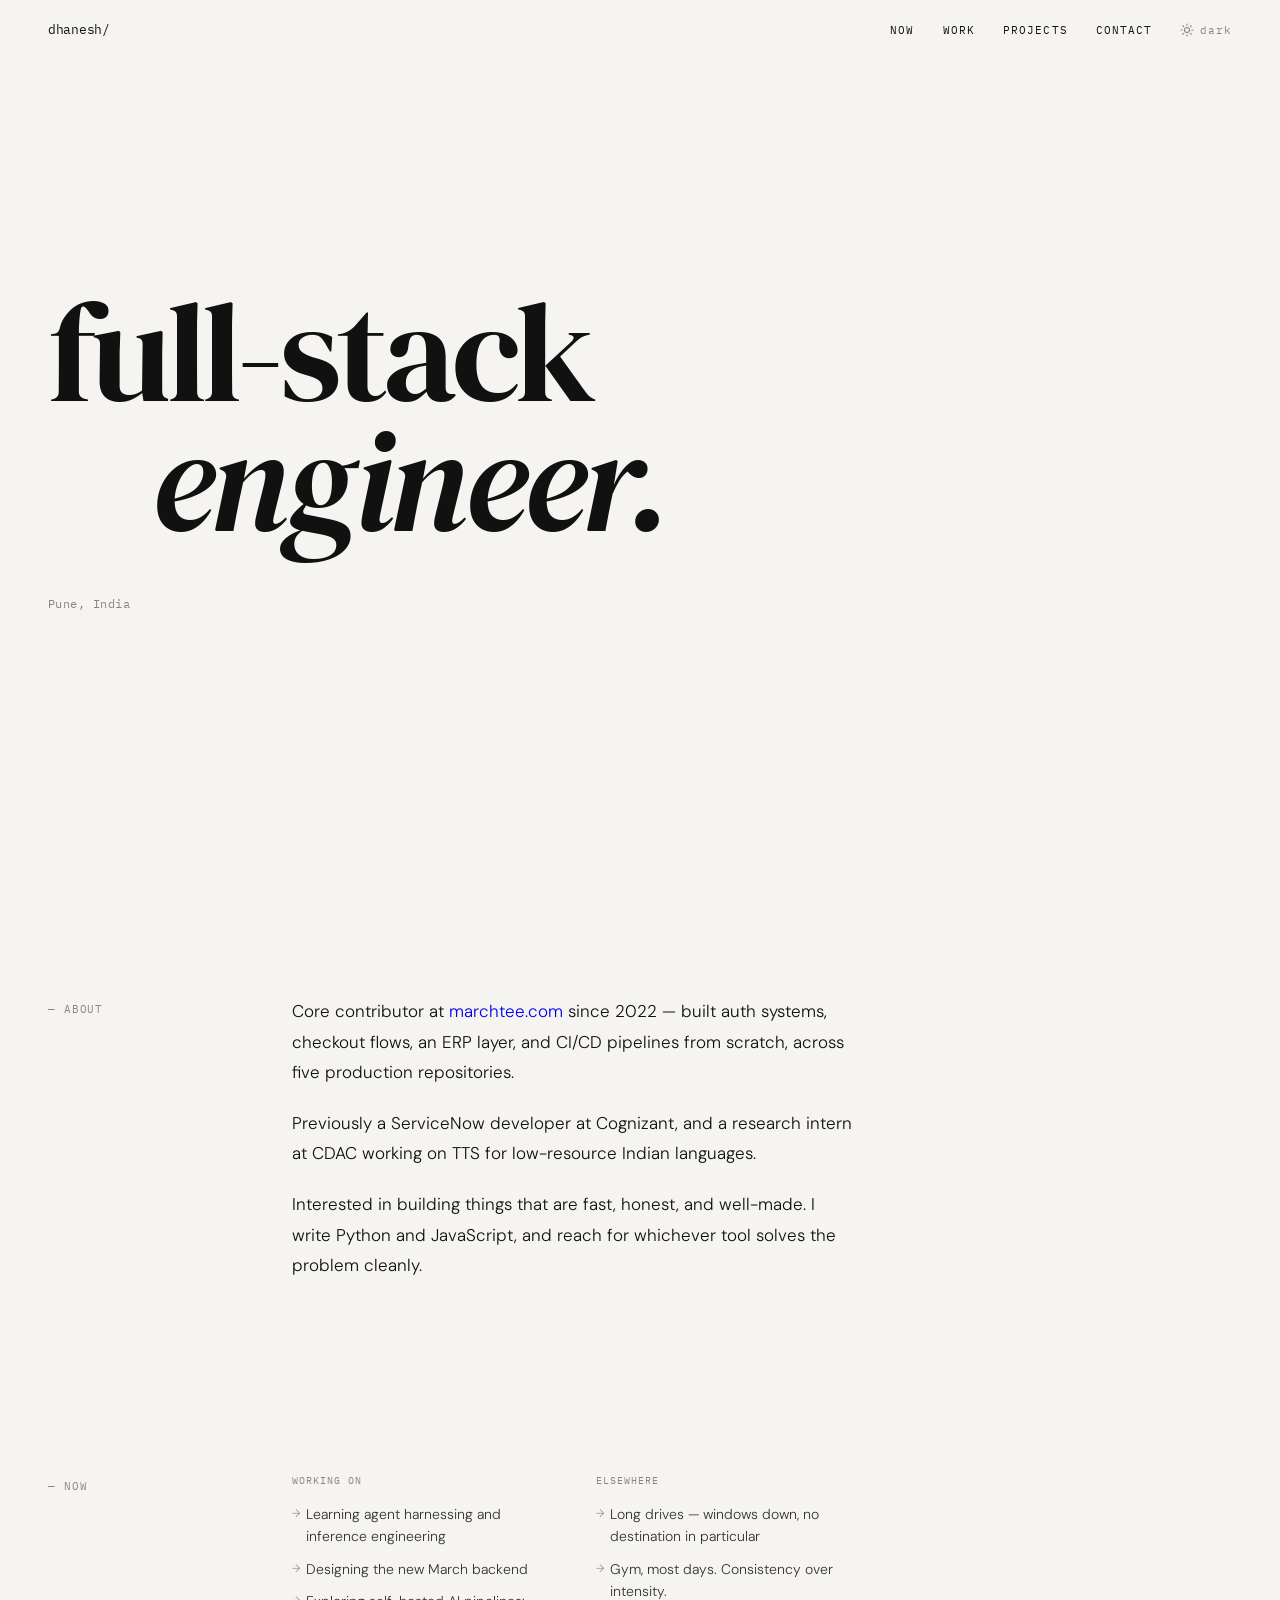
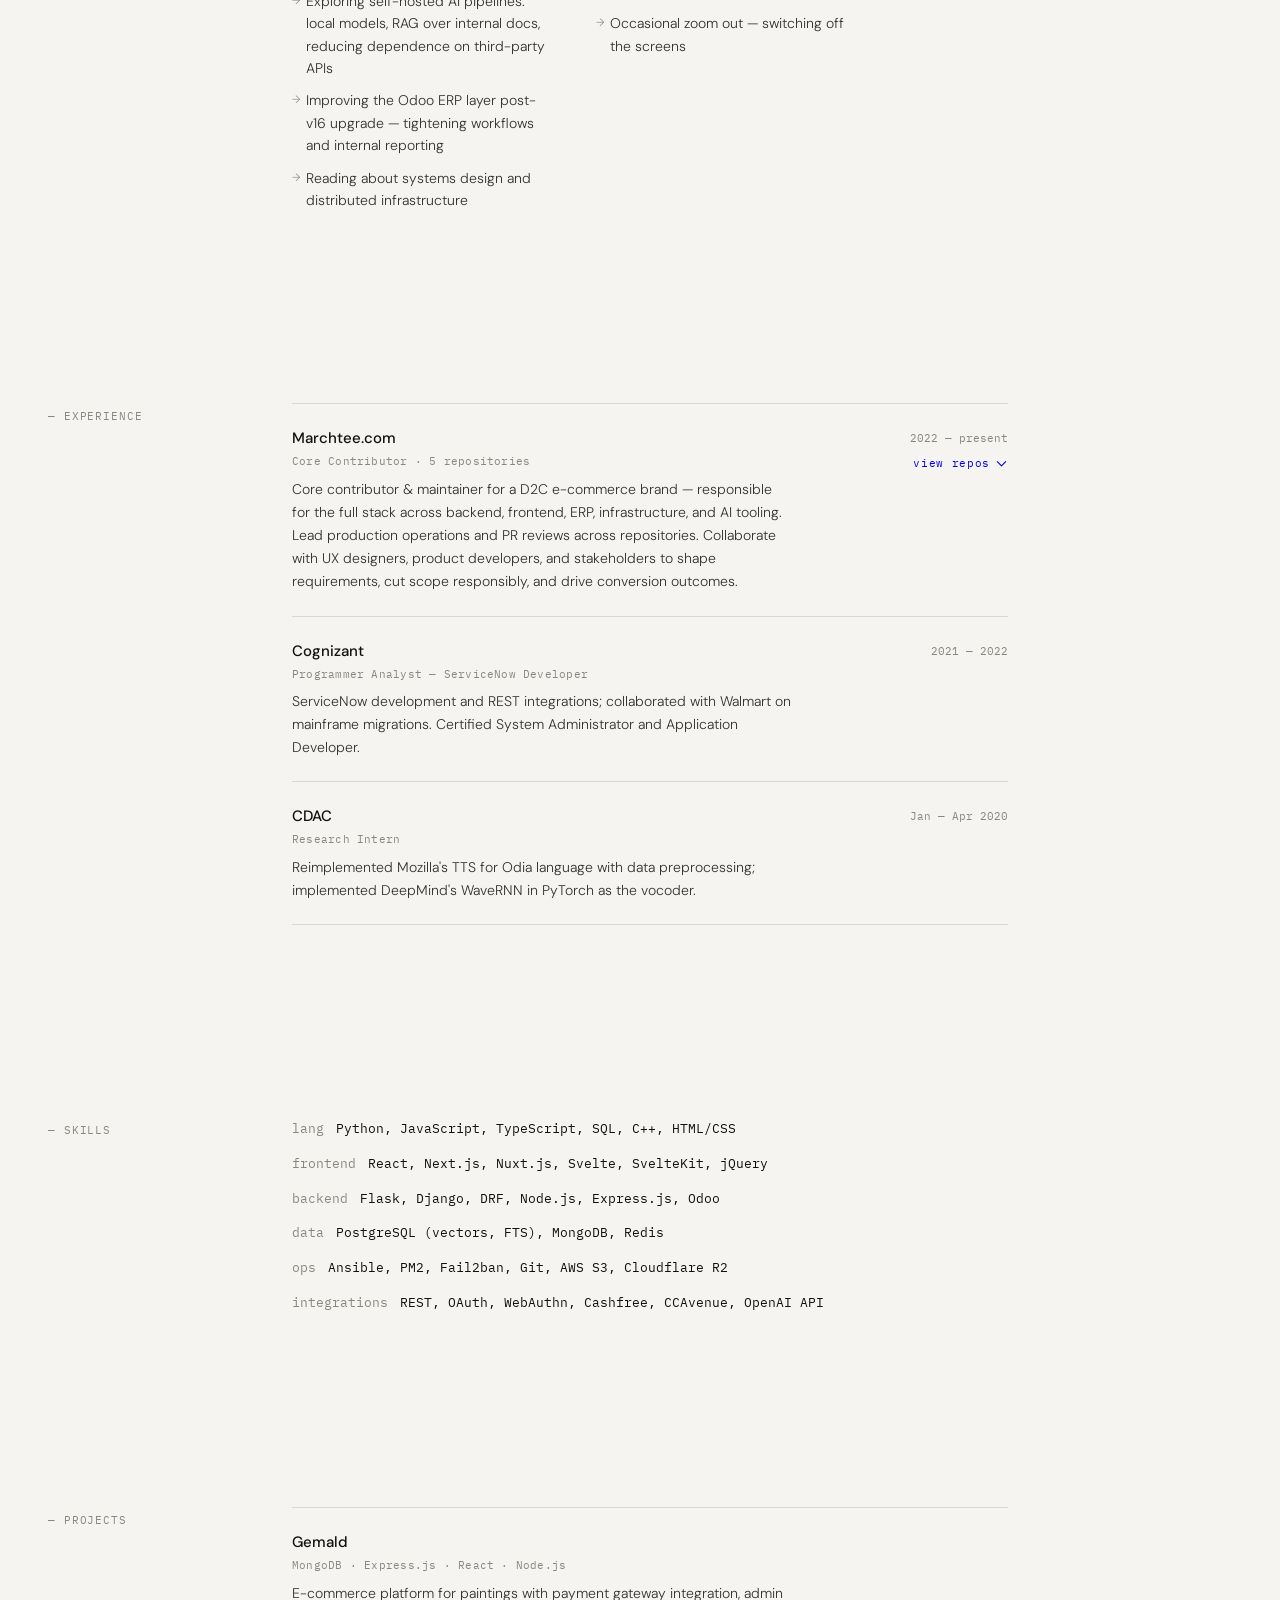
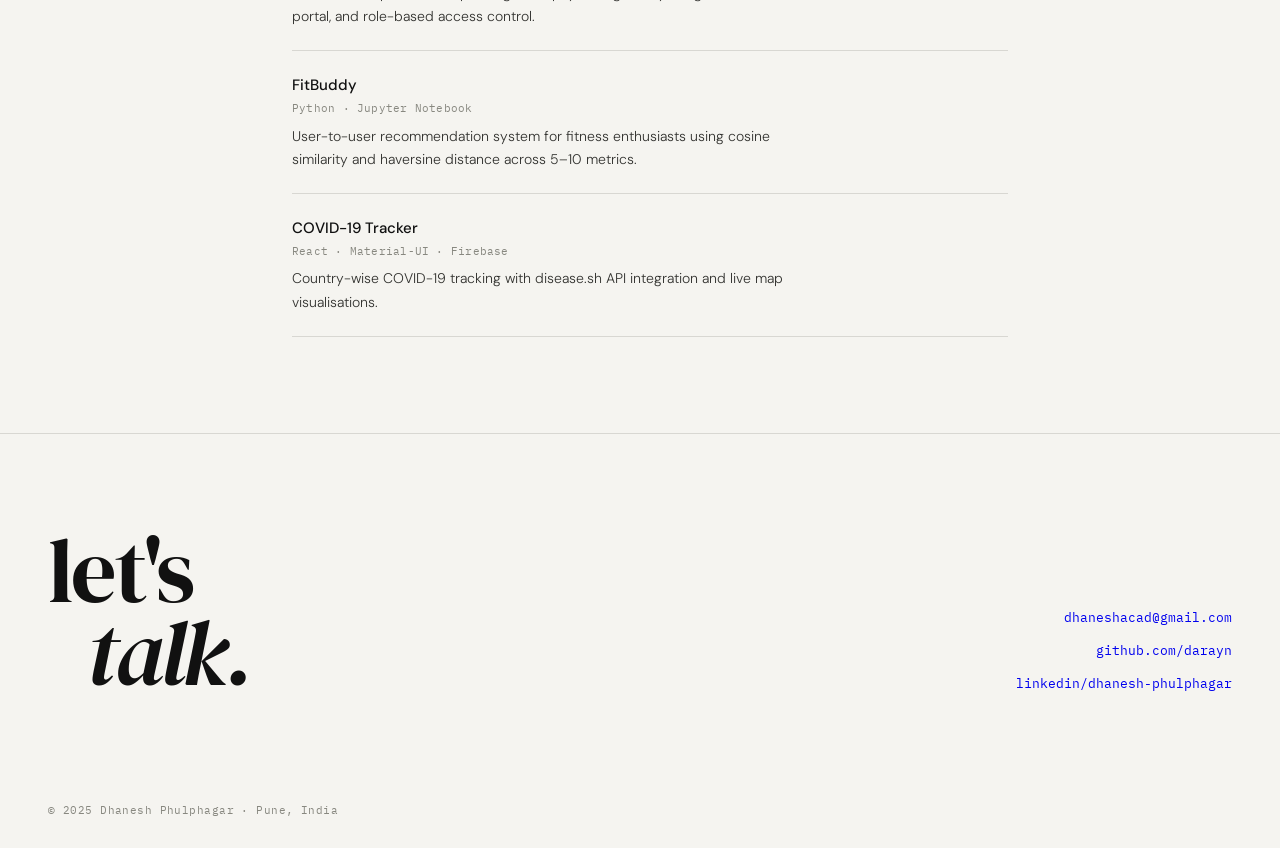
==== commit a6d53cae: "Comment out availability text in hero section Commented out the 'available for work' text in the her" ====
--- a/index.html
+++ b/index.html
@@ -474,8 +474,8 @@
       <div class="hero-line">engineer.</div>
       <p class="hero-sub">
         Pune, India
-        <span class="dot"></span>
-        available for work
+        <!-- <span class="dot"></span>
+        available for work -->
       </p>
     </div>
   </section>
@@ -738,4 +738,4 @@
     }
   </script>
 </body>
-</html>+</html>
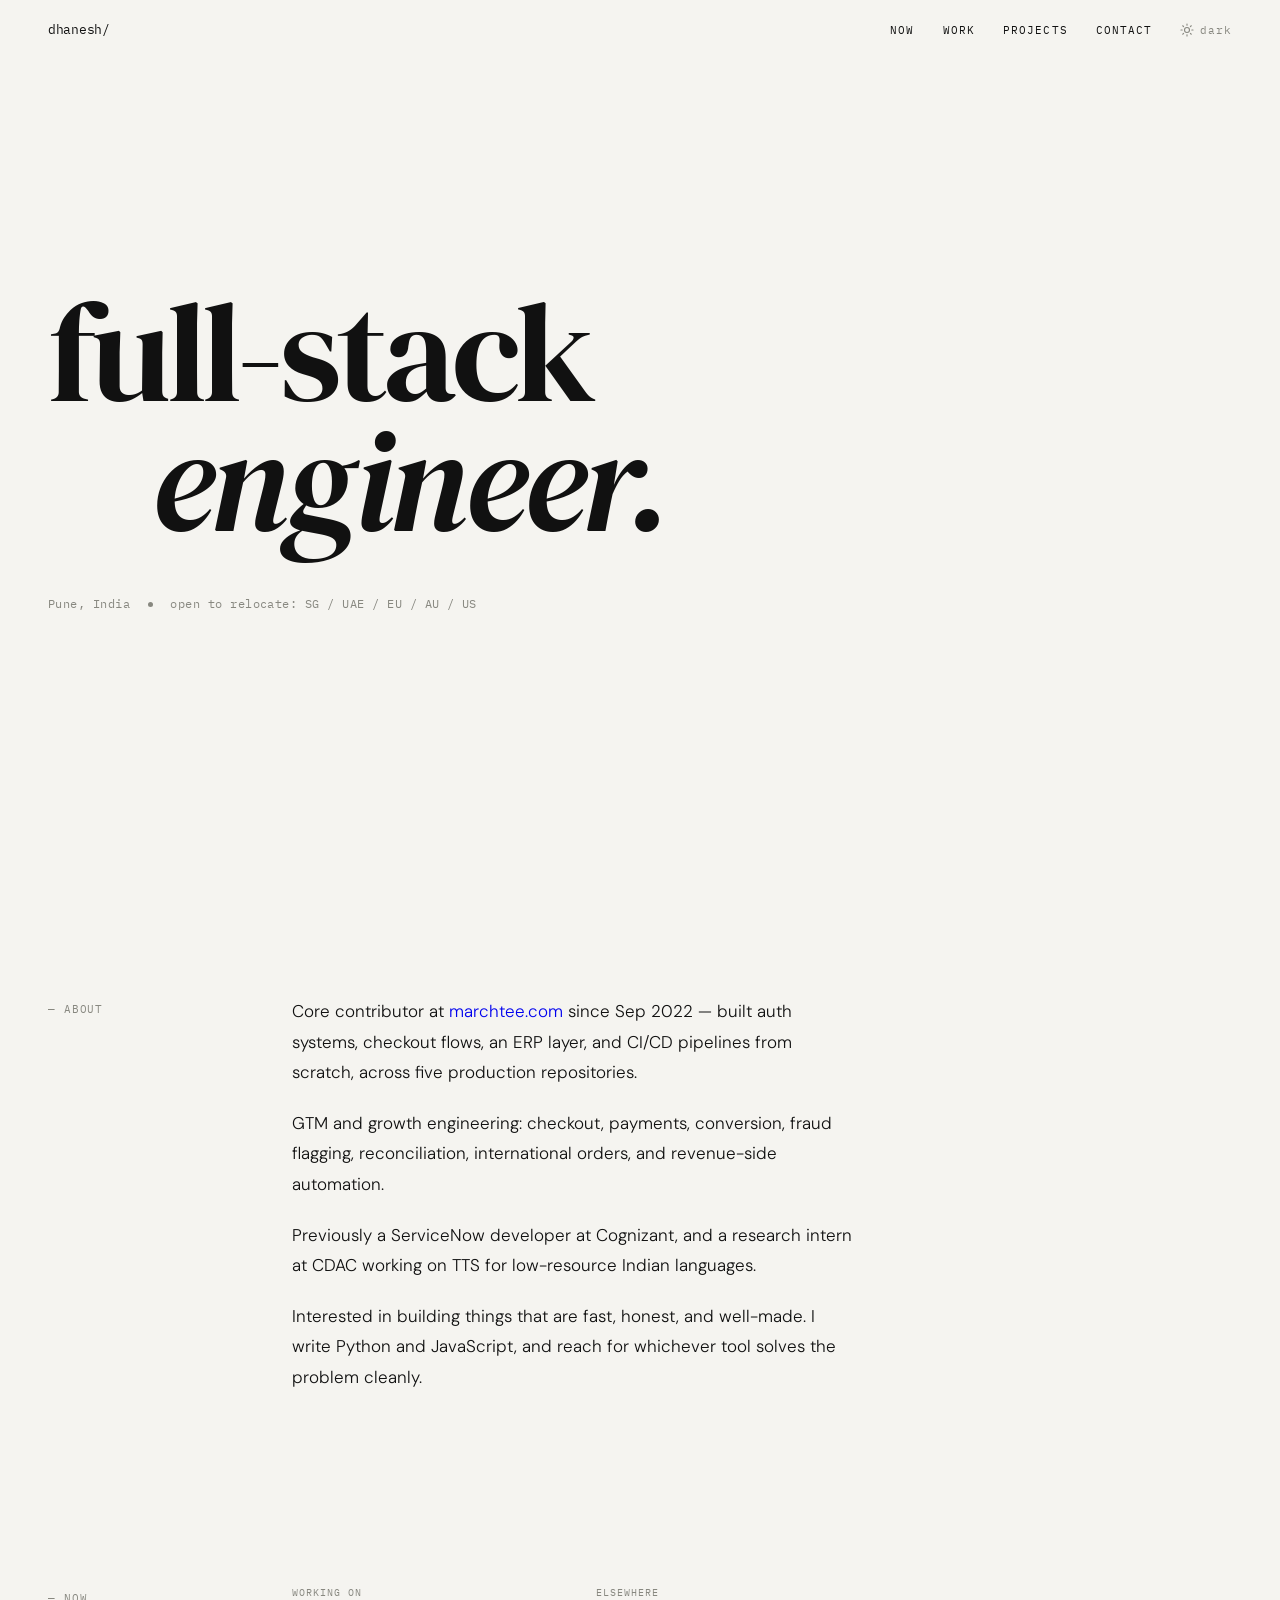
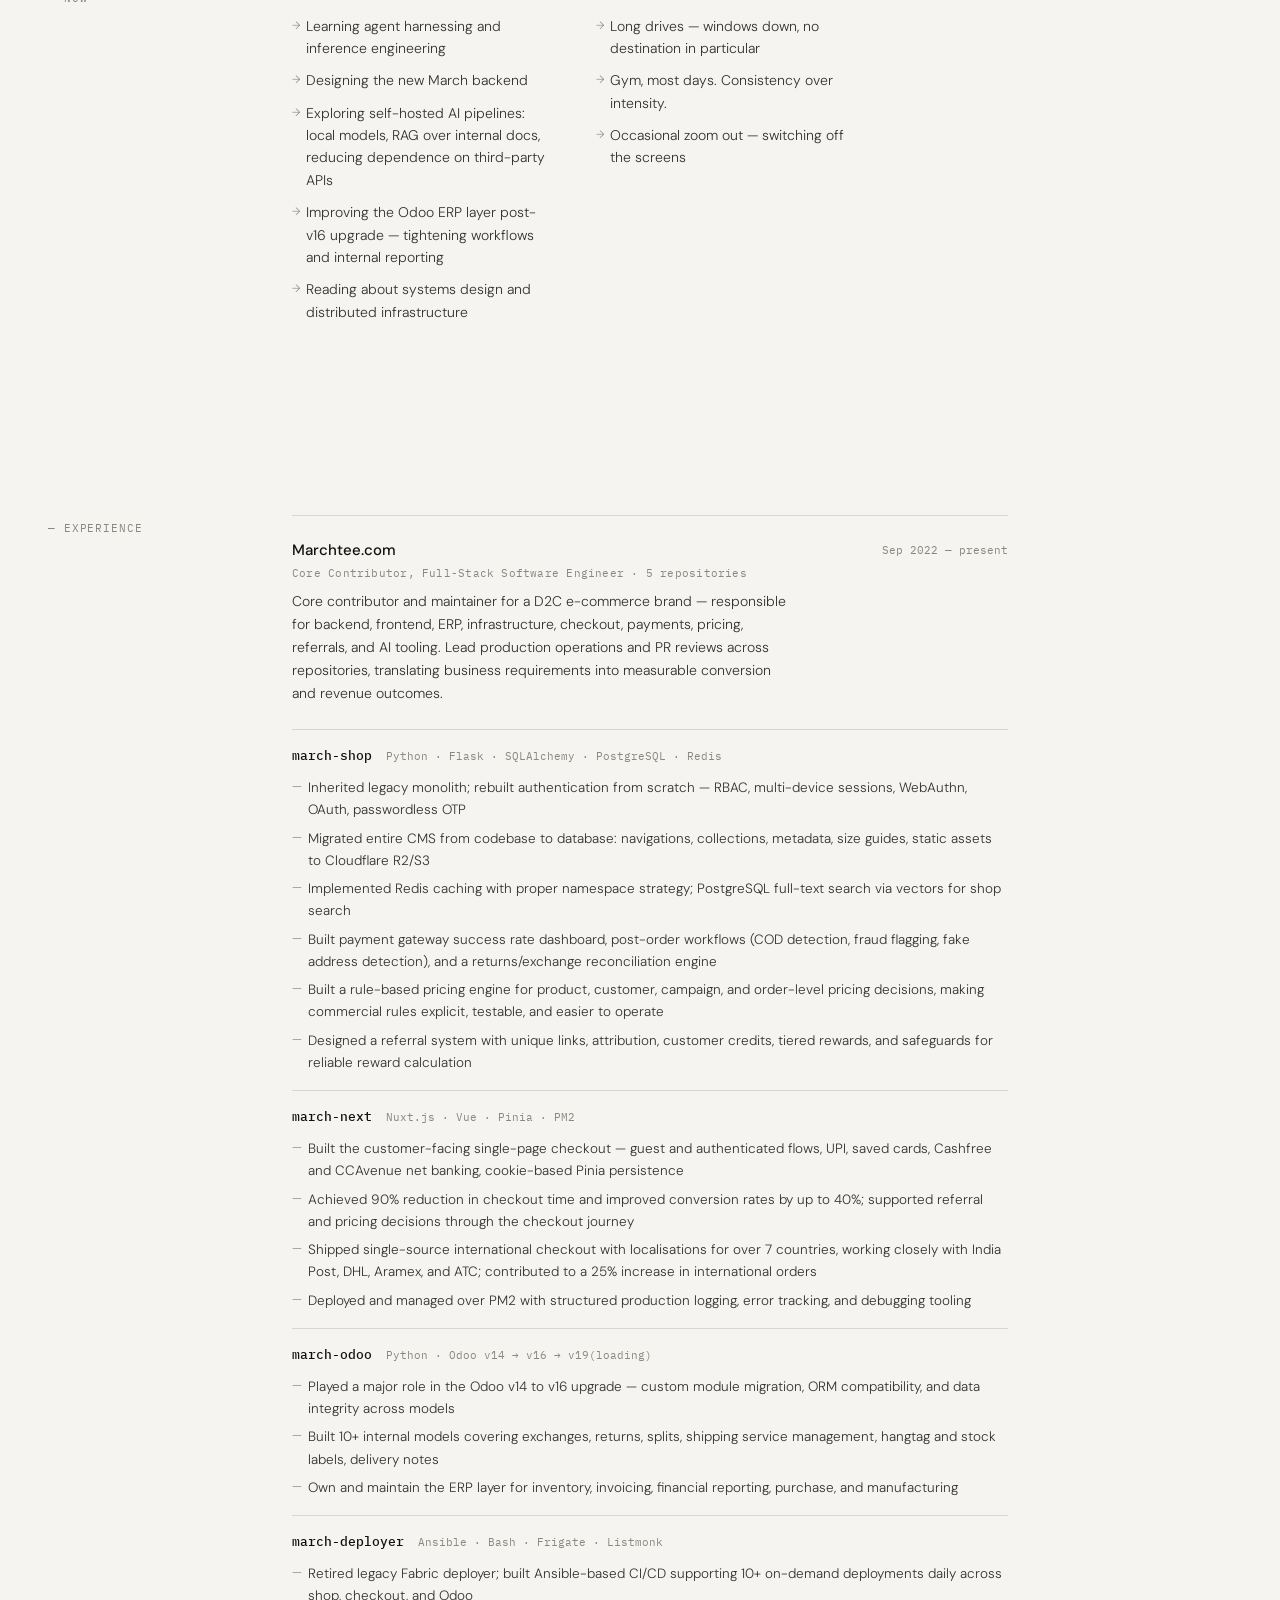
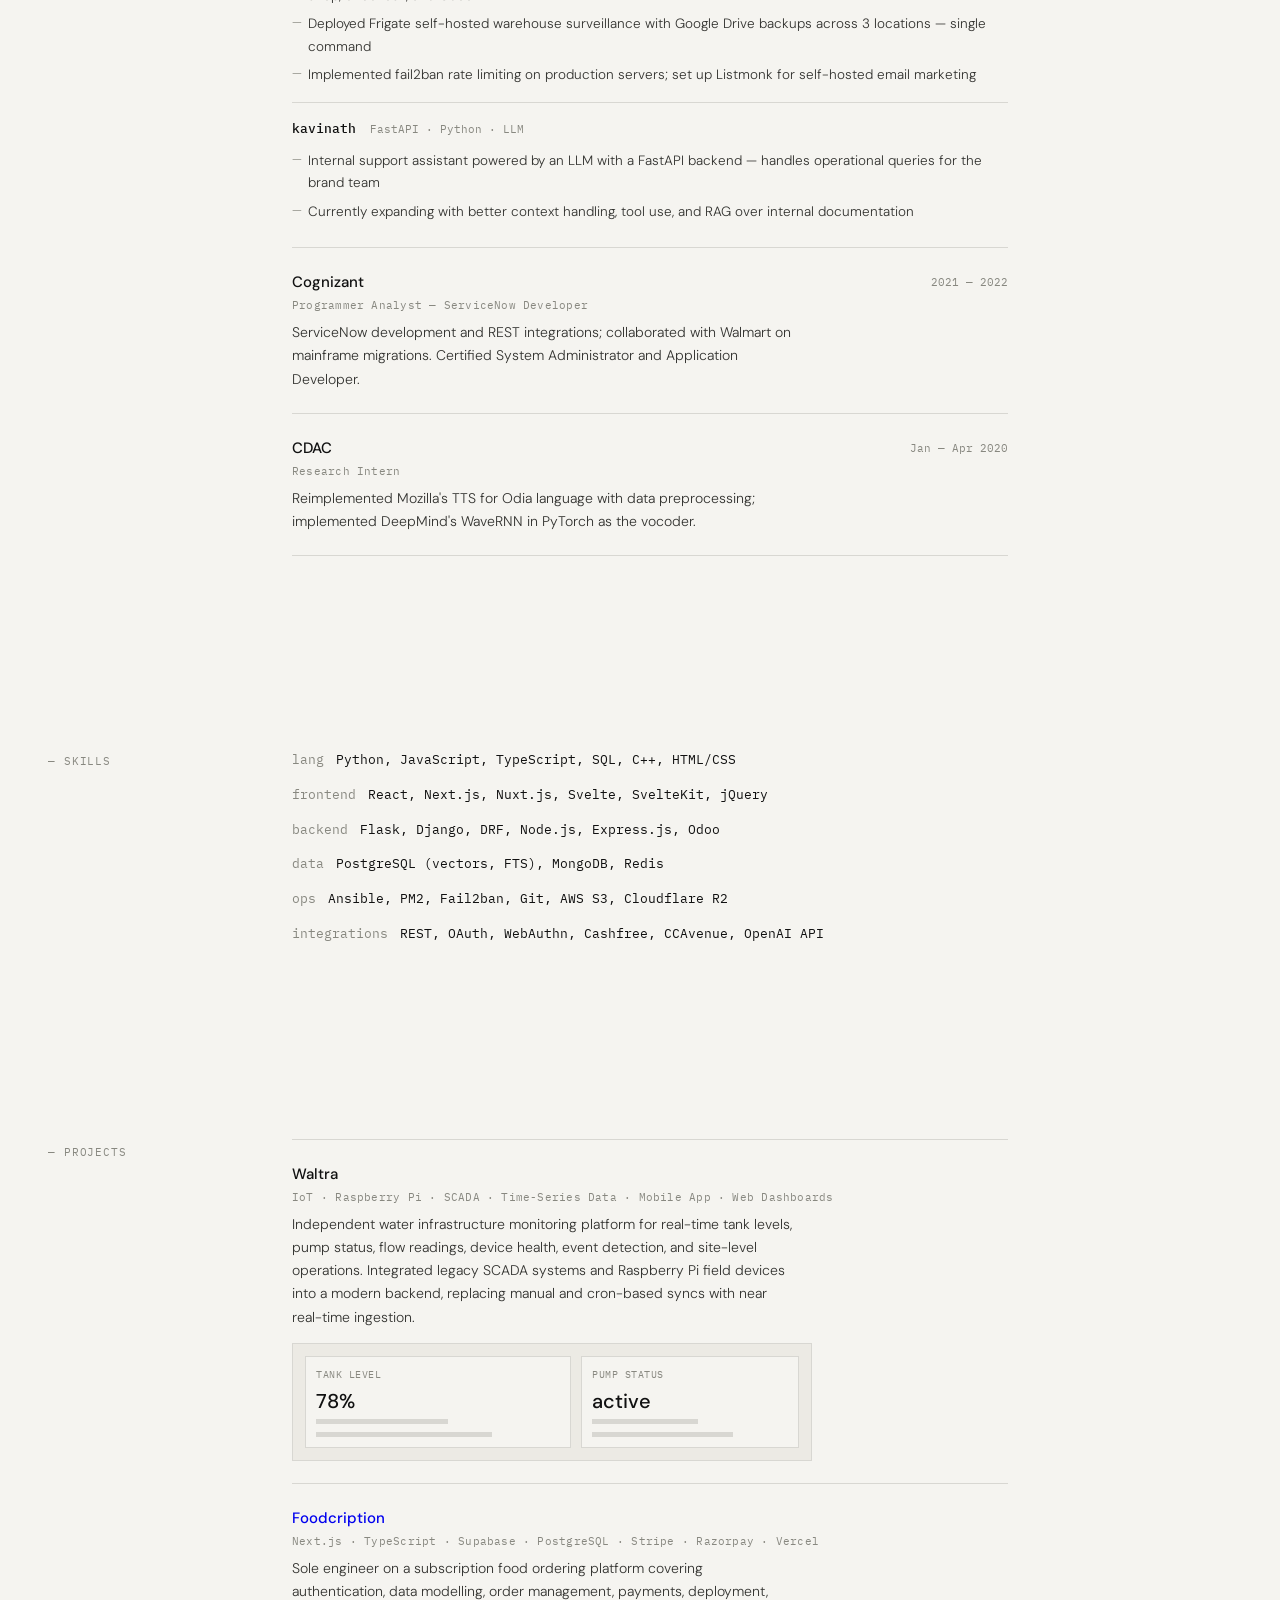
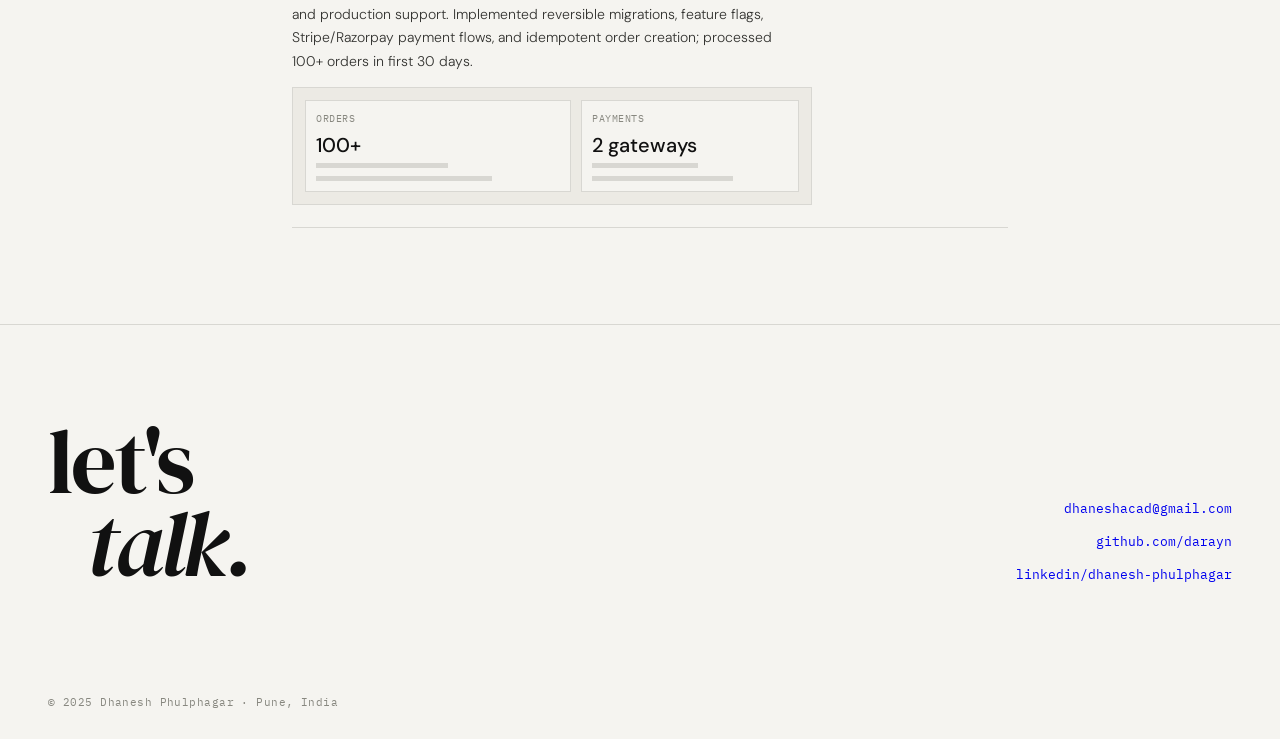
==== commit dfea8685: "new updates." ====
--- a/index.html
+++ b/index.html
@@ -271,33 +271,41 @@
       padding-top: 4px;
     }
 
-    /* ---- MARCHTEE EXPAND ---- */
-    .expand-btn {
-      display: inline-flex;
-      align-items: center;
-      gap: 5px;
-      font-family: 'IBM Plex Mono', monospace;
-      font-size: 11px;
-      letter-spacing: 0.06em;
-      color: var(--blue);
-      background: none;
-      border: none;
-      cursor: pointer;
-      padding: 0;
-      white-space: nowrap;
-    }
-    .expand-btn:hover .expand-label { text-decoration: underline; }
-    .expand-chevron { transition: transform 0.3s cubic-bezier(0.16,1,0.3,1); }
-    .expand-btn[aria-expanded="true"] .expand-chevron { transform: rotate(180deg); }
+    .project-shot {
+      margin-top: 14px;
+      border: 1px solid var(--rule);
+      background: var(--bg2);
+      padding: 12px;
+      display: grid;
+      grid-template-columns: 1.1fr 0.9fr;
+      gap: 10px;
+      max-width: 520px;
+      min-height: 118px;
+    }
+    .shot-panel {
+      border: 1px solid var(--rule);
+      background: var(--bg);
+      padding: 10px;
+      display: flex;
+      flex-direction: column;
+      gap: 8px;
+      justify-content: space-between;
+    }
+    .shot-kpi {
+      font-family: 'IBM Plex Mono', monospace;
+      font-size: 10px;
+      color: var(--muted);
+      letter-spacing: 0.05em;
+      text-transform: uppercase;
+    }
+    .shot-value { font-size: 20px; font-weight: 500; color: var(--ink); line-height: 1; }
+    .shot-line { height: 5px; background: var(--rule); }
+    .shot-line:nth-child(2n) { width: 72%; }
+    .shot-line:nth-child(3n) { width: 54%; }
 
     .repos-panel {
-      max-height: 0;
-      overflow: hidden;
-      opacity: 0;
-      transition: max-height 0.55s cubic-bezier(0.16,1,0.3,1), opacity 0.35s ease, margin-top 0.3s ease;
-      margin-top: 0;
-    }
-    .repos-panel.open { max-height: 3200px; opacity: 1; margin-top: 24px; }
+      margin-top: 24px;
+    }
 
     .repo-item { padding: 16px 0; border-top: 1px solid var(--rule); }
     .repo-item:last-child { padding-bottom: 2px; }
@@ -408,6 +416,7 @@
 
       .entry { grid-template-columns: 1fr; gap: 0; }
       .entry-date { order: -1; margin-bottom: 2px; }
+      .project-shot { grid-template-columns: 1fr; }
 
       .now-grid { grid-template-columns: 1fr; gap: 28px 0; }
 
@@ -474,8 +483,8 @@
       <div class="hero-line">engineer.</div>
       <p class="hero-sub">
         Pune, India
-        <!-- <span class="dot"></span>
-        available for work -->
+        <span class="dot"></span>
+        open to relocate: SG / UAE / EU / AU / US
       </p>
     </div>
   </section>
@@ -486,7 +495,10 @@
       <div class="section-label">— about</div>
       <div class="about-text">
         <p>
-          Core contributor at <a href="https://marchtee.com" target="_blank" rel="noopener" class="inline-link">marchtee.com</a> since 2022 — built auth systems, checkout flows, an ERP layer, and CI/CD pipelines from scratch, across five production repositories.
+          Core contributor at <a href="https://marchtee.com" target="_blank" rel="noopener" class="inline-link">marchtee.com</a> since Sep 2022 — built auth systems, checkout flows, an ERP layer, and CI/CD pipelines from scratch, across five production repositories.
+        </p>
+        <p>
+          GTM and growth engineering: checkout, payments, conversion, fraud flagging, reconciliation, international orders, and revenue-side automation.
         </p>
         <p>
           Previously a ServiceNow developer at Cognizant, and a research intern at CDAC working on TTS for low-resource Indian languages.
@@ -533,26 +545,20 @@
       <div class="section-label">— experience</div>
       <div class="entries">
 
-        <!-- MARCHTEE expandable -->
+        <!-- MARCHTEE -->
         <div class="entry" id="marchtee-entry" style="display:block; padding:22px 0;">
           <div class="marchtee-top" style="display:grid; grid-template-columns:1fr auto; gap:0 32px; align-items:start;">
             <div>
               <div class="entry-name">Marchtee.com</div>
-              <div class="entry-role">Core Contributor · 5 repositories</div>
-              <div class="entry-desc">Core contributor & maintainer for a D2C e-commerce brand — responsible for the full stack across backend, frontend, ERP, infrastructure, and AI tooling. Lead production operations and PR reviews across repositories. Collaborate with UX designers, product developers, and stakeholders to shape requirements, cut scope responsibly, and drive conversion outcomes.</div>
+              <div class="entry-role">Core Contributor, Full-Stack Software Engineer · 5 repositories</div>
+              <div class="entry-desc">Core contributor and maintainer for a D2C e-commerce brand — responsible for backend, frontend, ERP, infrastructure, checkout, payments, pricing, referrals, and AI tooling. Lead production operations and PR reviews across repositories, translating business requirements into measurable conversion and revenue outcomes.</div>
             </div>
             <div class="marchtee-meta" style="display:flex; flex-direction:column; align-items:flex-end; gap:8px;">
-              <div class="entry-date">2022 — present</div>
-              <button class="expand-btn" onclick="toggleMarchtee(this)" aria-expanded="false" aria-controls="marchtee-repos">
-                <span class="expand-label">view repos</span>
-                <svg class="expand-chevron" width="13" height="13" viewBox="0 0 14 14" fill="none" aria-hidden="true">
-                  <path d="M2.5 5L7 9.5L11.5 5" stroke="currentColor" stroke-width="1.2" stroke-linecap="round" stroke-linejoin="round"/>
-                </svg>
-              </button>
+              <div class="entry-date">Sep 2022 — present</div>
             </div>
           </div>
 
-          <div class="repos-panel" id="marchtee-repos" aria-hidden="true">
+          <div class="repos-panel" id="marchtee-repos">
 
             <div class="repo-item">
               <div class="repo-header">
@@ -564,6 +570,8 @@
                 <li>Migrated entire CMS from codebase to database: navigations, collections, metadata, size guides, static assets to Cloudflare R2/S3</li>
                 <li>Implemented Redis caching with proper namespace strategy; PostgreSQL full-text search via vectors for shop search</li>
                 <li>Built payment gateway success rate dashboard, post-order workflows (COD detection, fraud flagging, fake address detection), and a returns/exchange reconciliation engine</li>
+                <li>Built a rule-based pricing engine for product, customer, campaign, and order-level pricing decisions, making commercial rules explicit, testable, and easier to operate</li>
+                <li>Designed a referral system with unique links, attribution, customer credits, tiered rewards, and safeguards for reliable reward calculation</li>
               </ul>
             </div>
 
@@ -573,9 +581,9 @@
                 <span class="repo-stack">Nuxt.js · Vue · Pinia · PM2</span>
               </div>
               <ul class="repo-bullets">
-                <li>Built the customer-facing single page checkout — guest and authenticated flows, UPI, saved cards, Cashfree and CCAvenue net banking, cookie-based Pinia persistence</li>
-                <li>Achieved 90% reduction in checkout time & improved conversion rates upto 40%; recognised by brands across the ecosystem</li>
-                <li>Shipped single-source international checkout with localisations for over 7 countries, working closely with India Post, DHL, Aramex, and ATC</li>
+                <li>Built the customer-facing single-page checkout — guest and authenticated flows, UPI, saved cards, Cashfree and CCAvenue net banking, cookie-based Pinia persistence</li>
+                <li>Achieved 90% reduction in checkout time and improved conversion rates by up to 40%; supported referral and pricing decisions through the checkout journey</li>
+                <li>Shipped single-source international checkout with localisations for over 7 countries, working closely with India Post, DHL, Aramex, and ATC; contributed to a 25% increase in international orders</li>
                 <li>Deployed and managed over PM2 with structured production logging, error tracking, and debugging tooling</li>
               </ul>
             </div>
@@ -598,7 +606,7 @@
                 <span class="repo-stack">Ansible · Bash · Frigate · Listmonk</span>
               </div>
               <ul class="repo-bullets">
-                <li>Retired legacy Fabric deployer; built Ansible-based CI/CD supporting hard and soft deployments across shop, checkout, and Odoo</li>
+                <li>Retired legacy Fabric deployer; built Ansible-based CI/CD supporting 10+ on-demand deployments daily across shop, checkout, and Odoo</li>
                 <li>Deployed Frigate self-hosted warehouse surveillance with Google Drive backups across 3 locations — single command</li>
                 <li>Implemented fail2ban rate limiting on production servers; set up Listmonk for self-hosted email marketing</li>
               </ul>
@@ -663,25 +671,45 @@
 
         <div class="entry">
           <div>
-            <div class="entry-name">Gemald</div>
-            <div class="entry-role">MongoDB · Express.js · React · Node.js</div>
-            <div class="entry-desc">E-commerce platform for paintings with payment gateway integration, admin portal, and role-based access control.</div>
+            <div class="entry-name">Waltra</div>
+            <div class="entry-role">IoT · Raspberry Pi · SCADA · Time-Series Data · Mobile App · Web Dashboards</div>
+            <div class="entry-desc">Independent water infrastructure monitoring platform for real-time tank levels, pump status, flow readings, device health, event detection, and site-level operations. Integrated legacy SCADA systems and Raspberry Pi field devices into a modern backend, replacing manual and cron-based syncs with near real-time ingestion.</div>
+            <div class="project-shot" aria-label="Waltra dashboard screenshot preview">
+              <div class="shot-panel">
+                <div class="shot-kpi">tank level</div>
+                <div class="shot-value">78%</div>
+                <div class="shot-line"></div>
+                <div class="shot-line"></div>
+              </div>
+              <div class="shot-panel">
+                <div class="shot-kpi">pump status</div>
+                <div class="shot-value">active</div>
+                <div class="shot-line"></div>
+                <div class="shot-line"></div>
+              </div>
+            </div>
           </div>
         </div>
 
         <div class="entry">
           <div>
-            <div class="entry-name">FitBuddy</div>
-            <div class="entry-role">Python · Jupyter Notebook</div>
-            <div class="entry-desc">User-to-user recommendation system for fitness enthusiasts using cosine similarity and haversine distance across 5–10 metrics.</div>
-          </div>
-        </div>
-
-        <div class="entry">
-          <div>
-            <div class="entry-name">COVID-19 Tracker</div>
-            <div class="entry-role">React · Material-UI · Firebase</div>
-            <div class="entry-desc">Country-wise COVID-19 tracking with disease.sh API integration and live map visualisations.</div>
+            <div class="entry-name"><a href="https://foodcription.com" target="_blank" rel="noopener" class="inline-link">Foodcription</a></div>
+            <div class="entry-role">Next.js · TypeScript · Supabase · PostgreSQL · Stripe · Razorpay · Vercel</div>
+            <div class="entry-desc">Sole engineer on a subscription food ordering platform covering authentication, data modelling, order management, payments, deployment, and production support. Implemented reversible migrations, feature flags, Stripe/Razorpay payment flows, and idempotent order creation; processed 100+ orders in first 30 days.</div>
+            <div class="project-shot" aria-label="Foodcription checkout screenshot preview">
+              <div class="shot-panel">
+                <div class="shot-kpi">orders</div>
+                <div class="shot-value">100+</div>
+                <div class="shot-line"></div>
+                <div class="shot-line"></div>
+              </div>
+              <div class="shot-panel">
+                <div class="shot-kpi">payments</div>
+                <div class="shot-value">2 gateways</div>
+                <div class="shot-line"></div>
+                <div class="shot-line"></div>
+              </div>
+            </div>
           </div>
         </div>
 
@@ -721,21 +749,6 @@
       } catch(e) {}
     })();
 
-    function toggleMarchtee(btn) {
-      const panel = document.getElementById('marchtee-repos');
-      const open = panel.classList.contains('open');
-      if (open) {
-        panel.classList.remove('open');
-        panel.setAttribute('aria-hidden', 'true');
-        btn.setAttribute('aria-expanded', 'false');
-        btn.querySelector('.expand-label').textContent = 'view repos';
-      } else {
-        panel.classList.add('open');
-        panel.setAttribute('aria-hidden', 'false');
-        btn.setAttribute('aria-expanded', 'true');
-        btn.querySelector('.expand-label').textContent = 'collapse';
-      }
-    }
   </script>
 </body>
 </html>
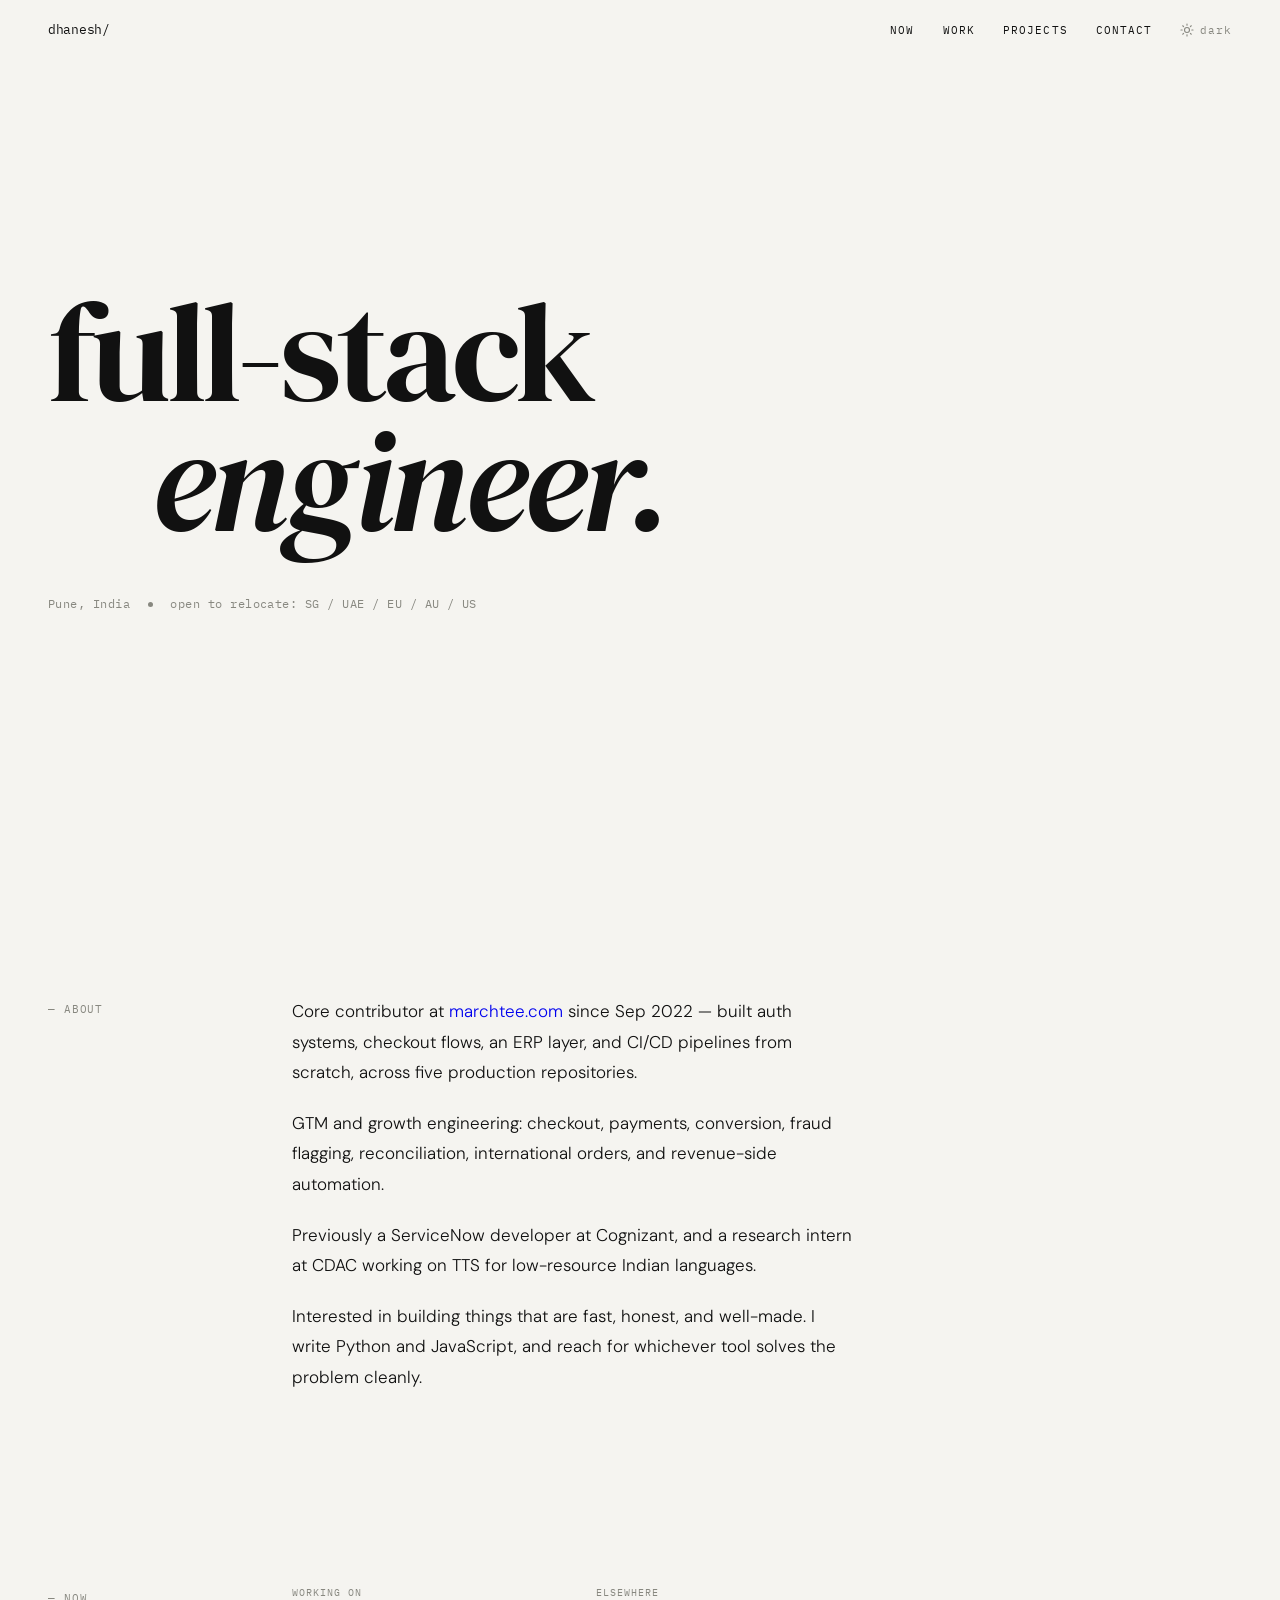
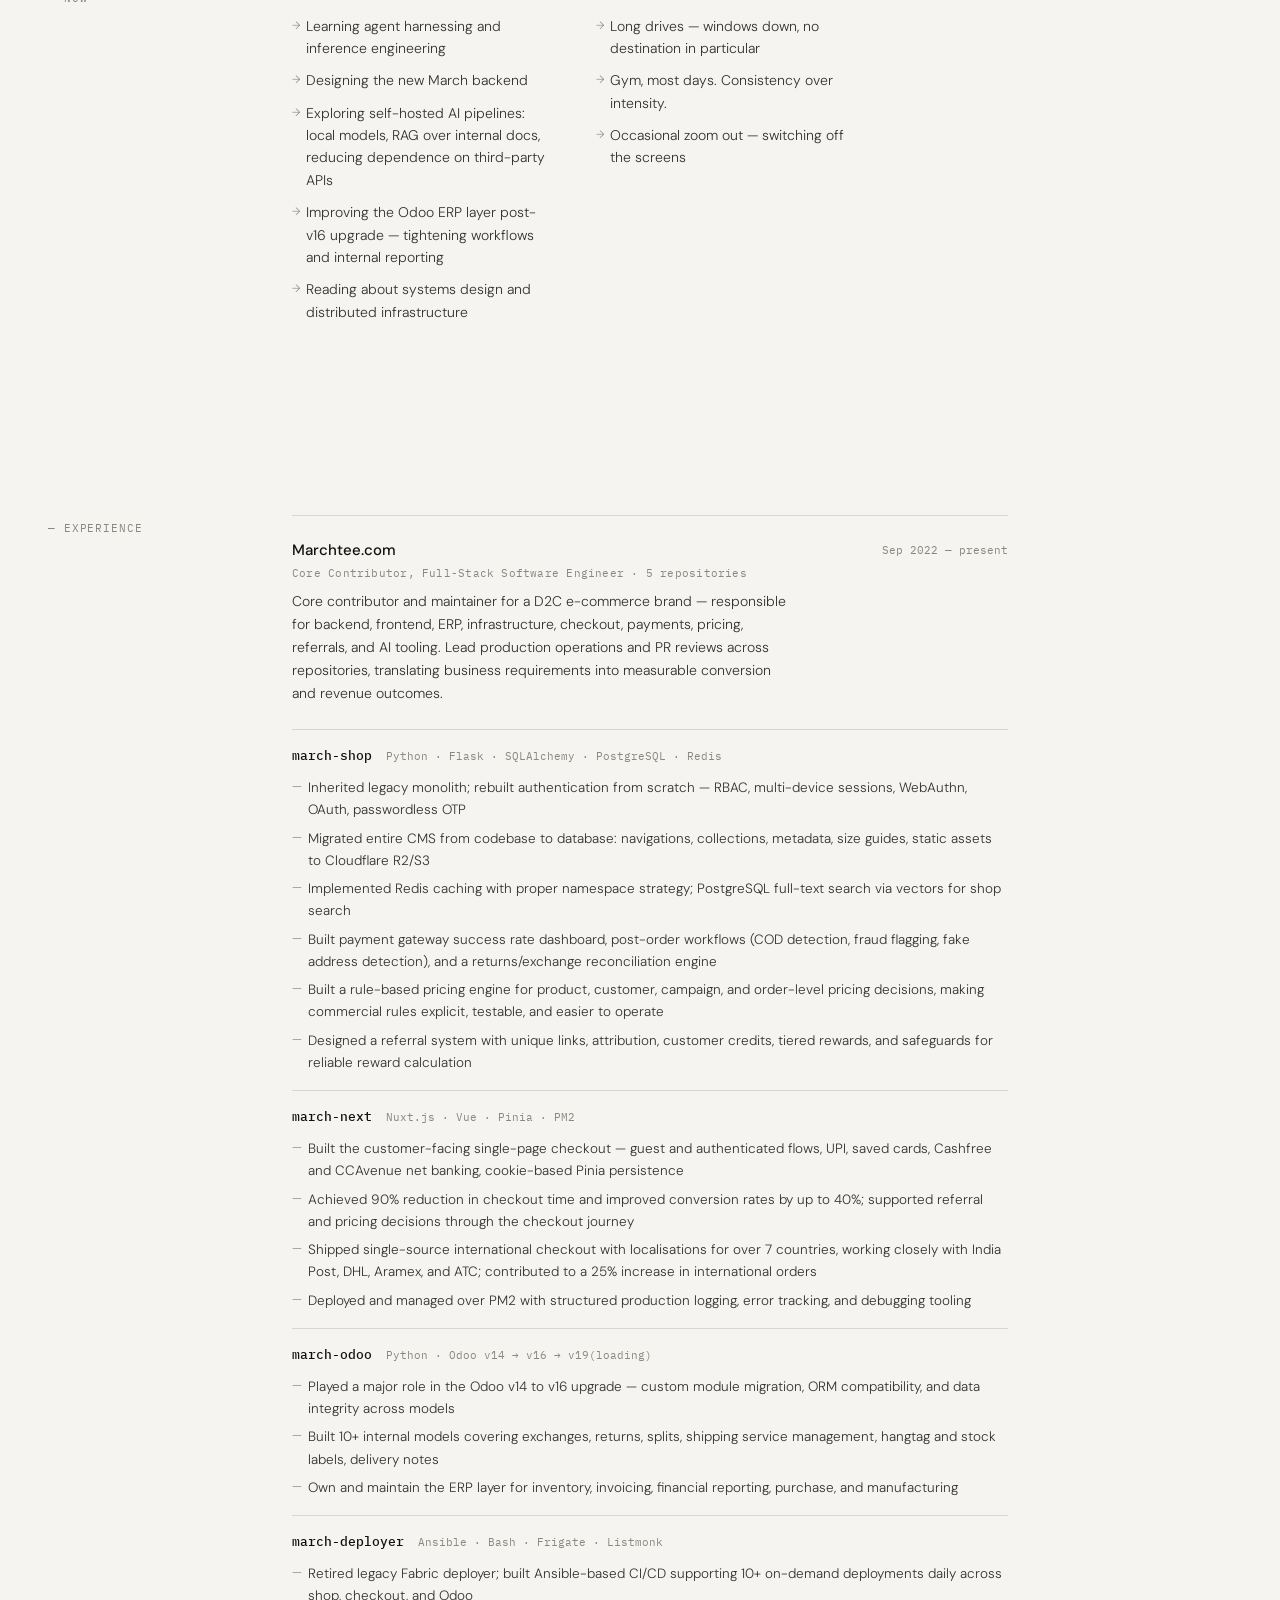
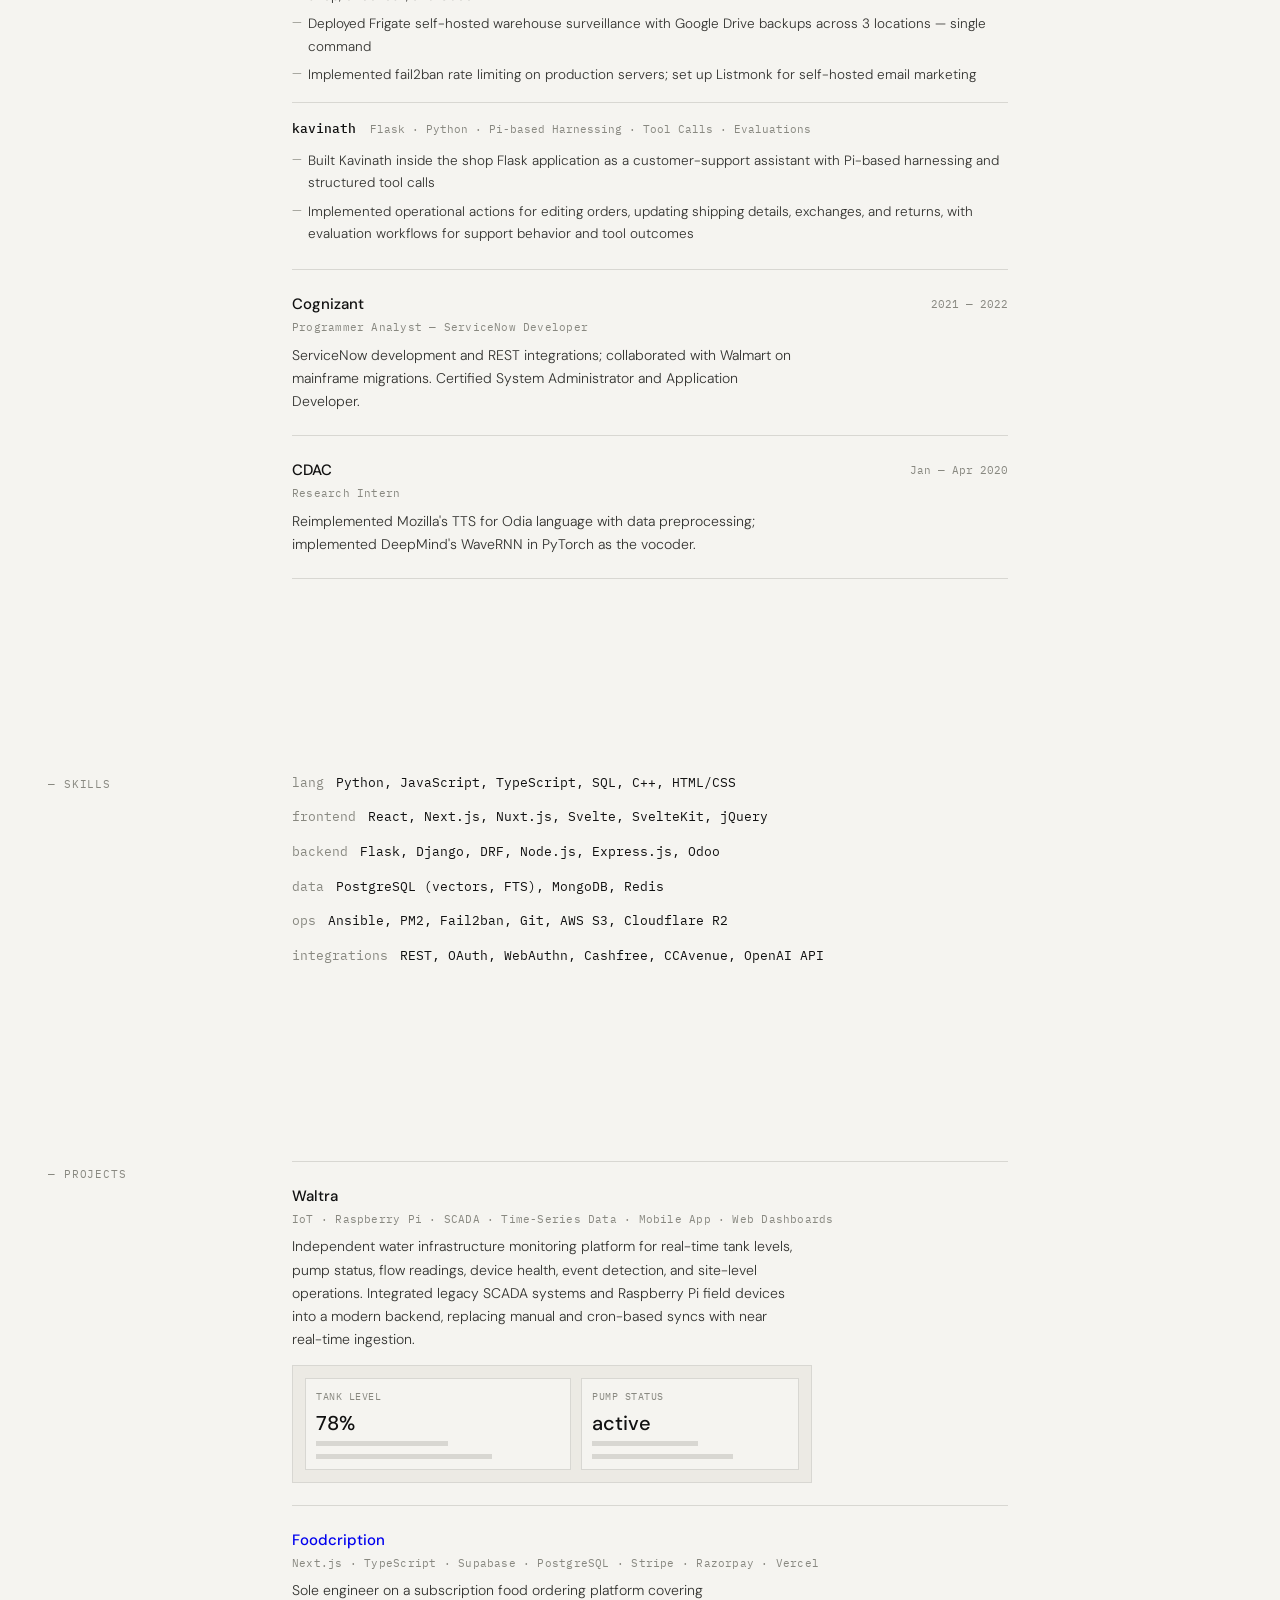
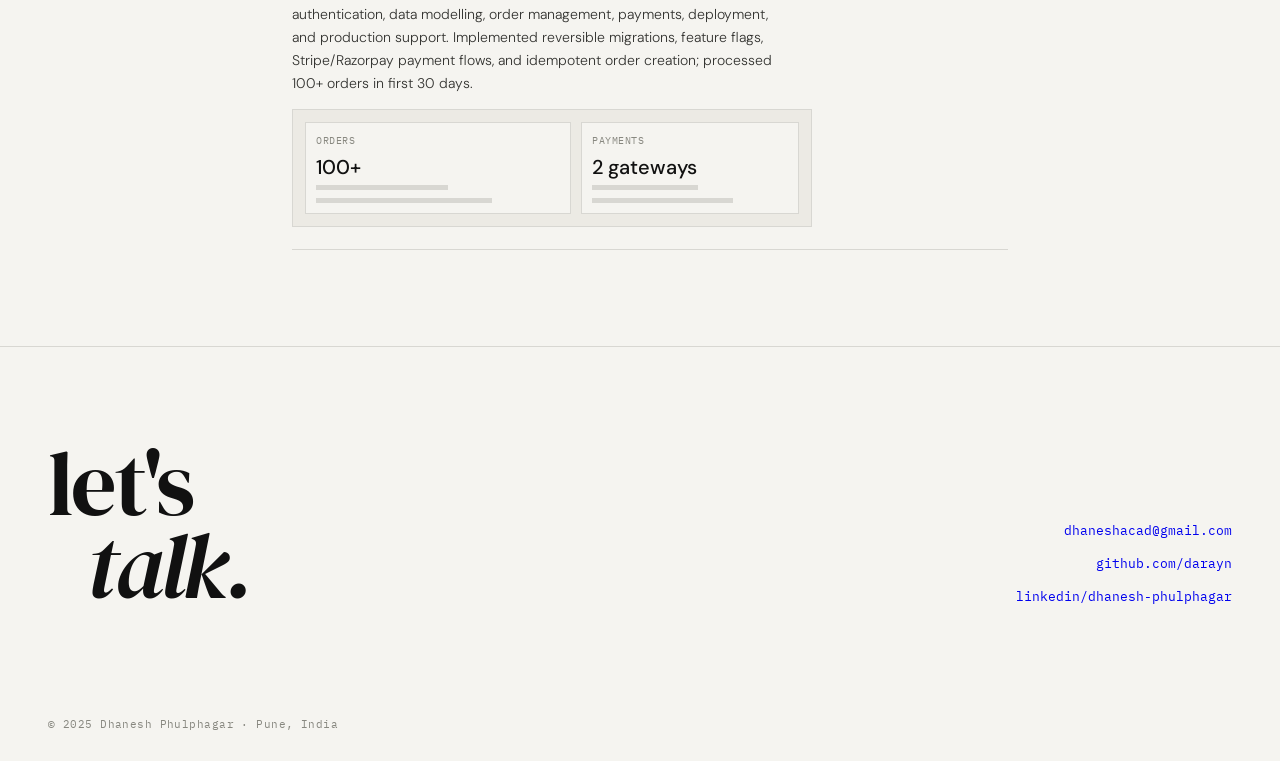
==== commit eb918f19: "some pointers upate" ====
--- a/index.html
+++ b/index.html
@@ -615,11 +615,11 @@
             <div class="repo-item">
               <div class="repo-header">
                 <span class="repo-name">kavinath</span>
-                <span class="repo-stack">FastAPI · Python · LLM</span>
+                <span class="repo-stack">Flask · Python · Pi-based Harnessing · Tool Calls · Evaluations</span>
               </div>
               <ul class="repo-bullets">
-                <li>Internal support assistant powered by an LLM with a FastAPI backend — handles operational queries for the brand team</li>
-                <li>Currently expanding with better context handling, tool use, and RAG over internal documentation</li>
+                <li>Built Kavinath inside the shop Flask application as a customer-support assistant with Pi-based harnessing and structured tool calls</li>
+                <li>Implemented operational actions for editing orders, updating shipping details, exchanges, and returns, with evaluation workflows for support behavior and tool outcomes</li>
               </ul>
             </div>
 
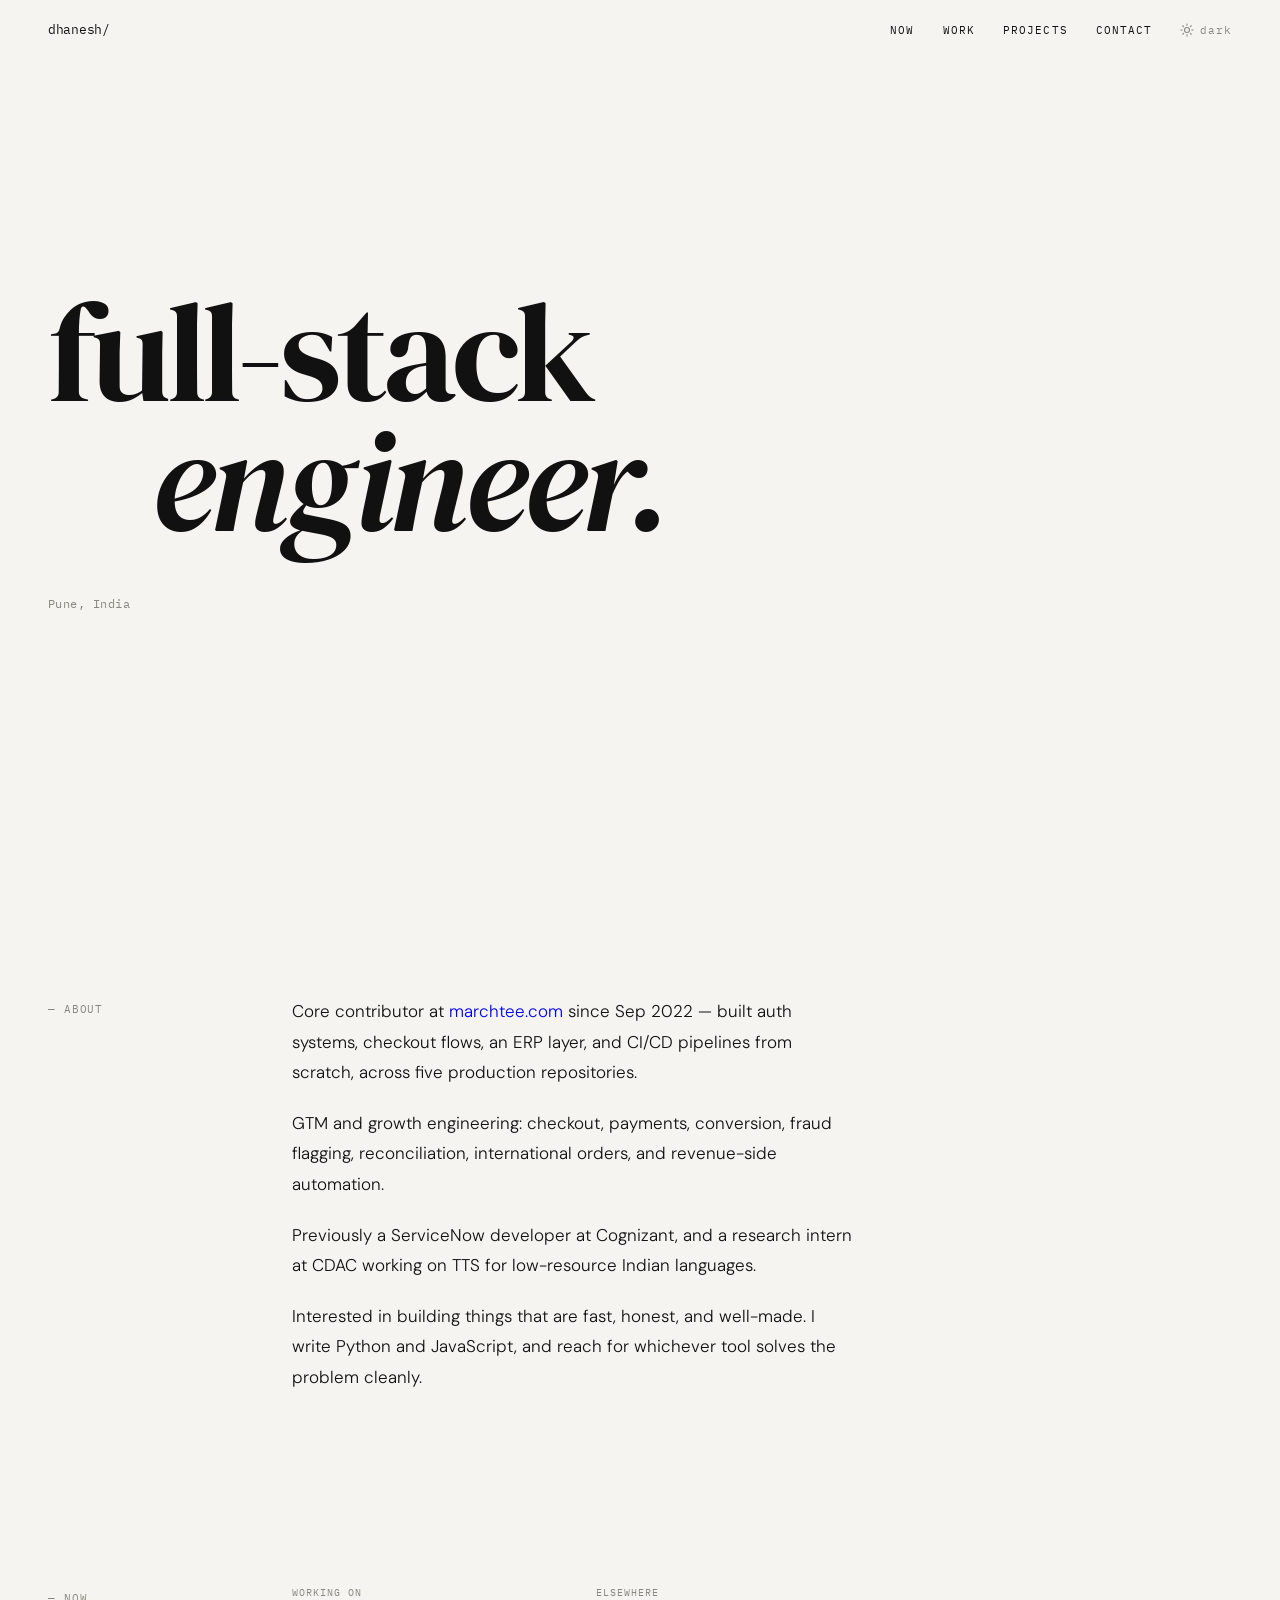
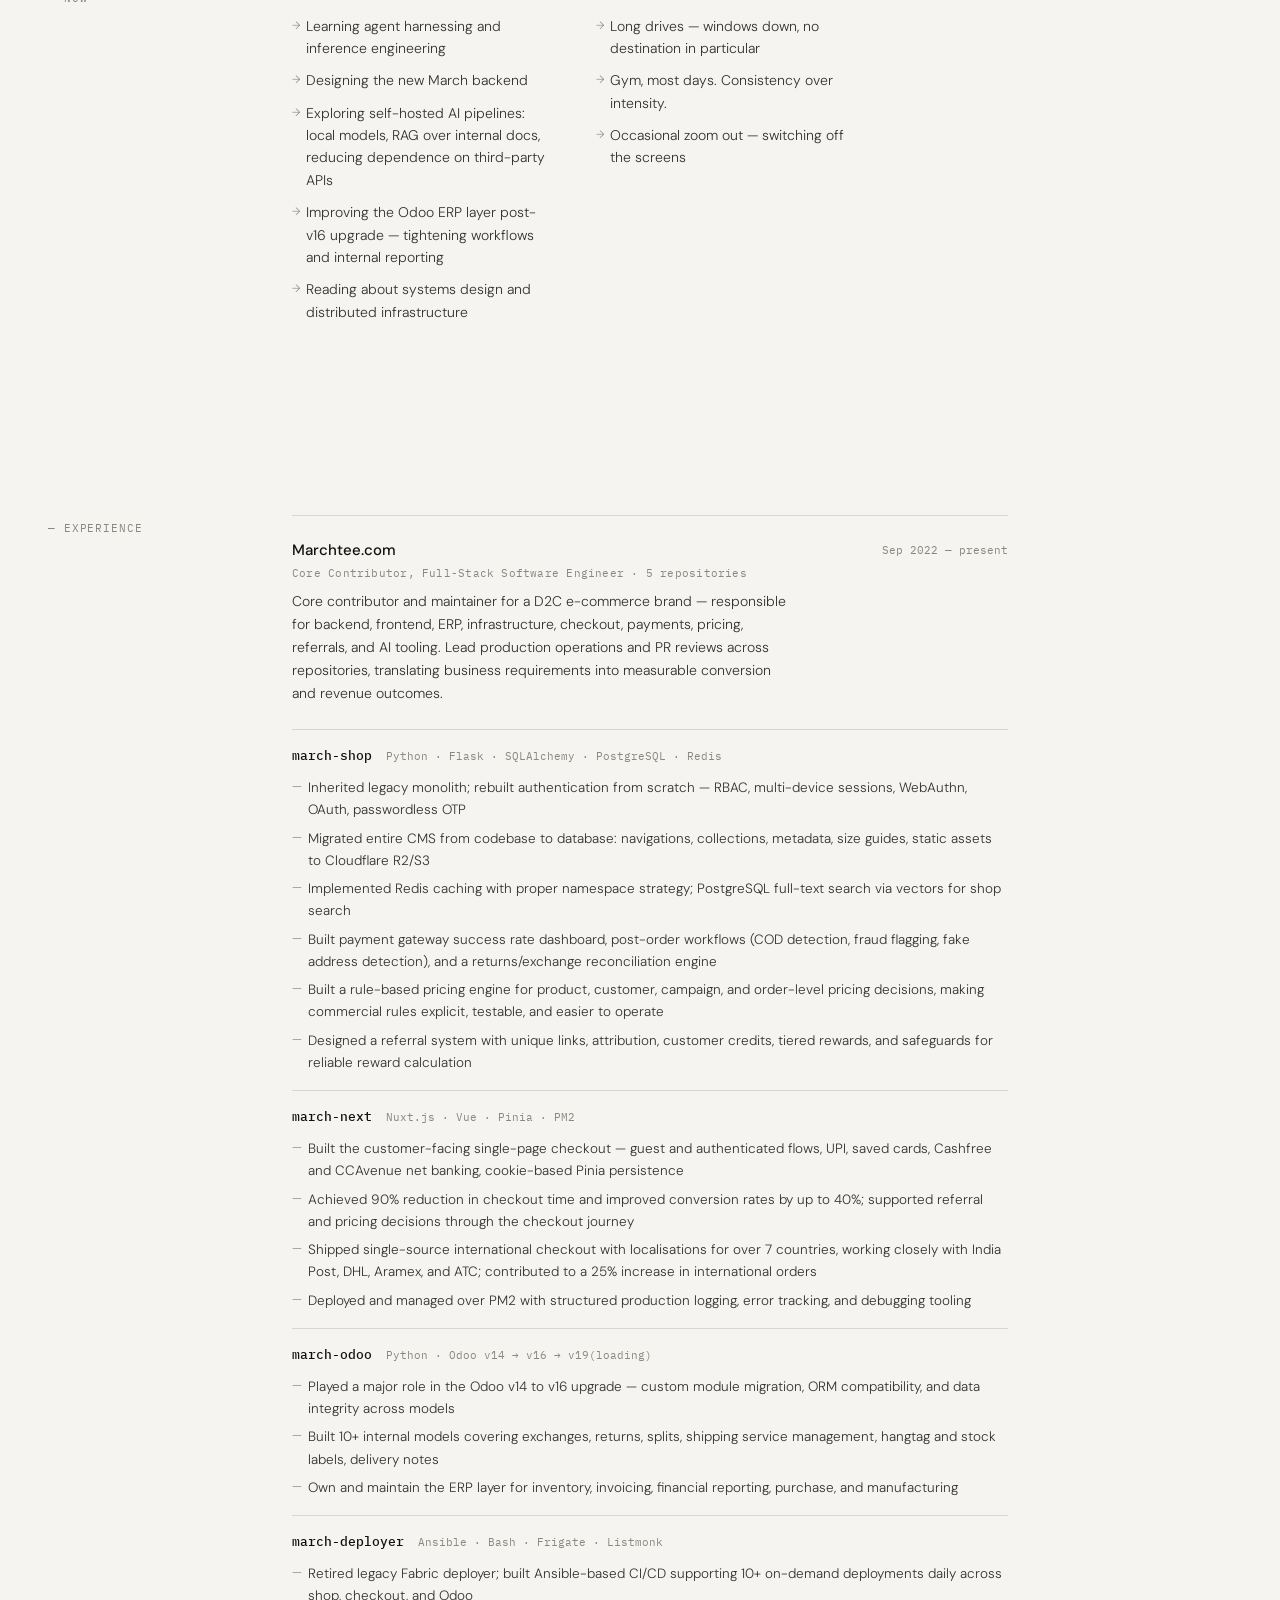
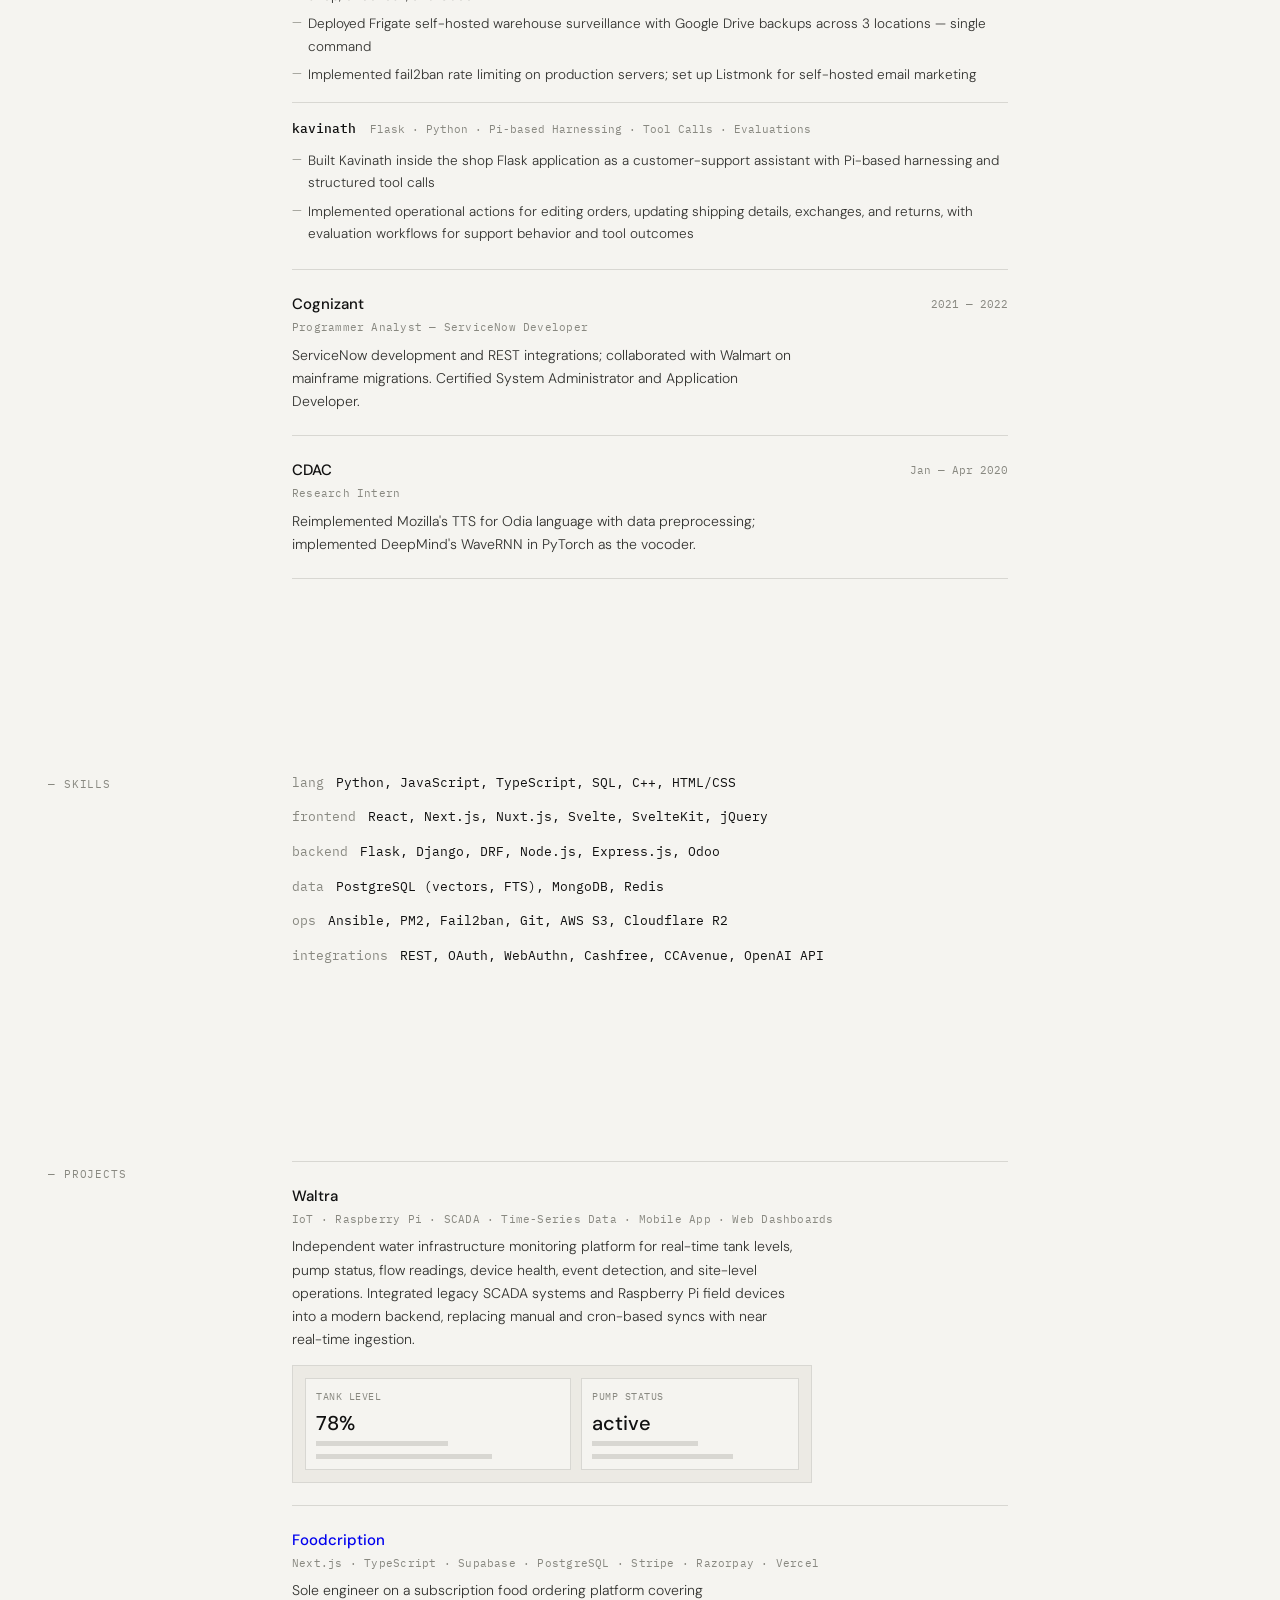
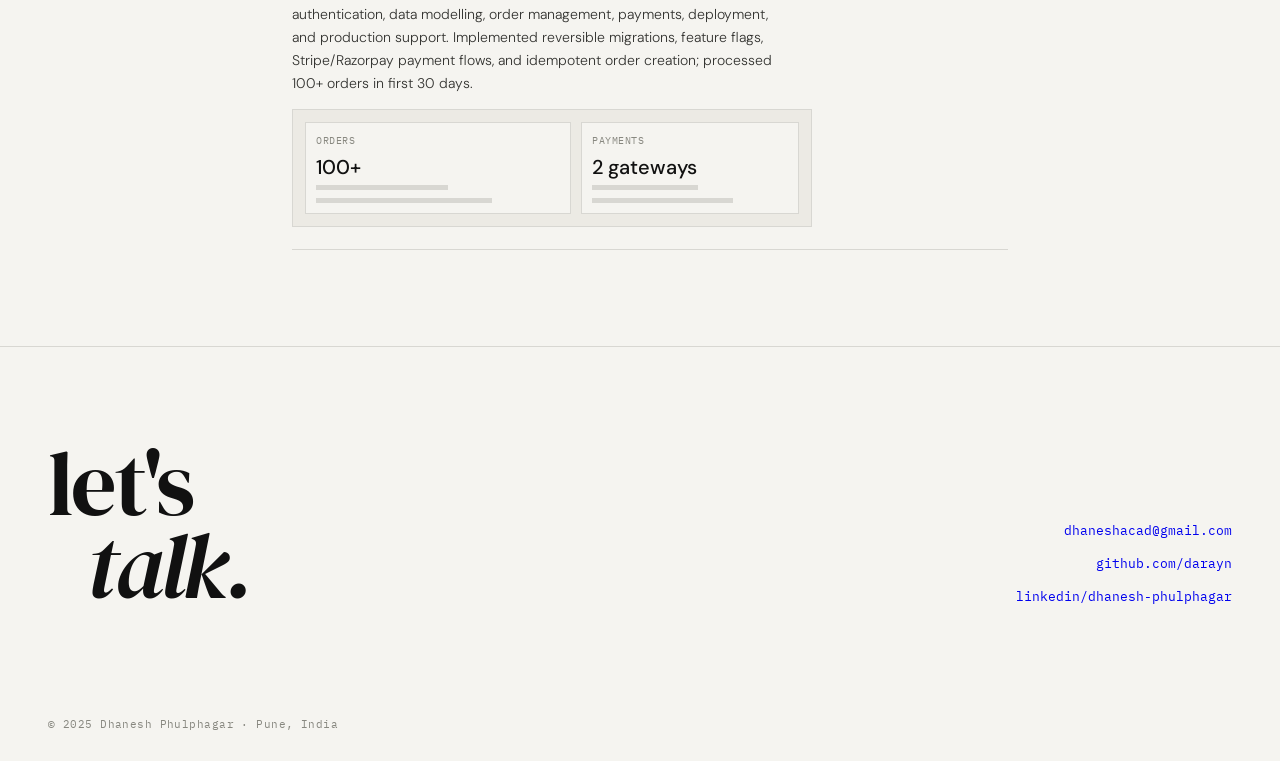
==== commit 2578de16: "remove relocate" ====
--- a/index.html
+++ b/index.html
@@ -483,8 +483,6 @@
       <div class="hero-line">engineer.</div>
       <p class="hero-sub">
         Pune, India
-        <span class="dot"></span>
-        open to relocate: SG / UAE / EU / AU / US
       </p>
     </div>
   </section>
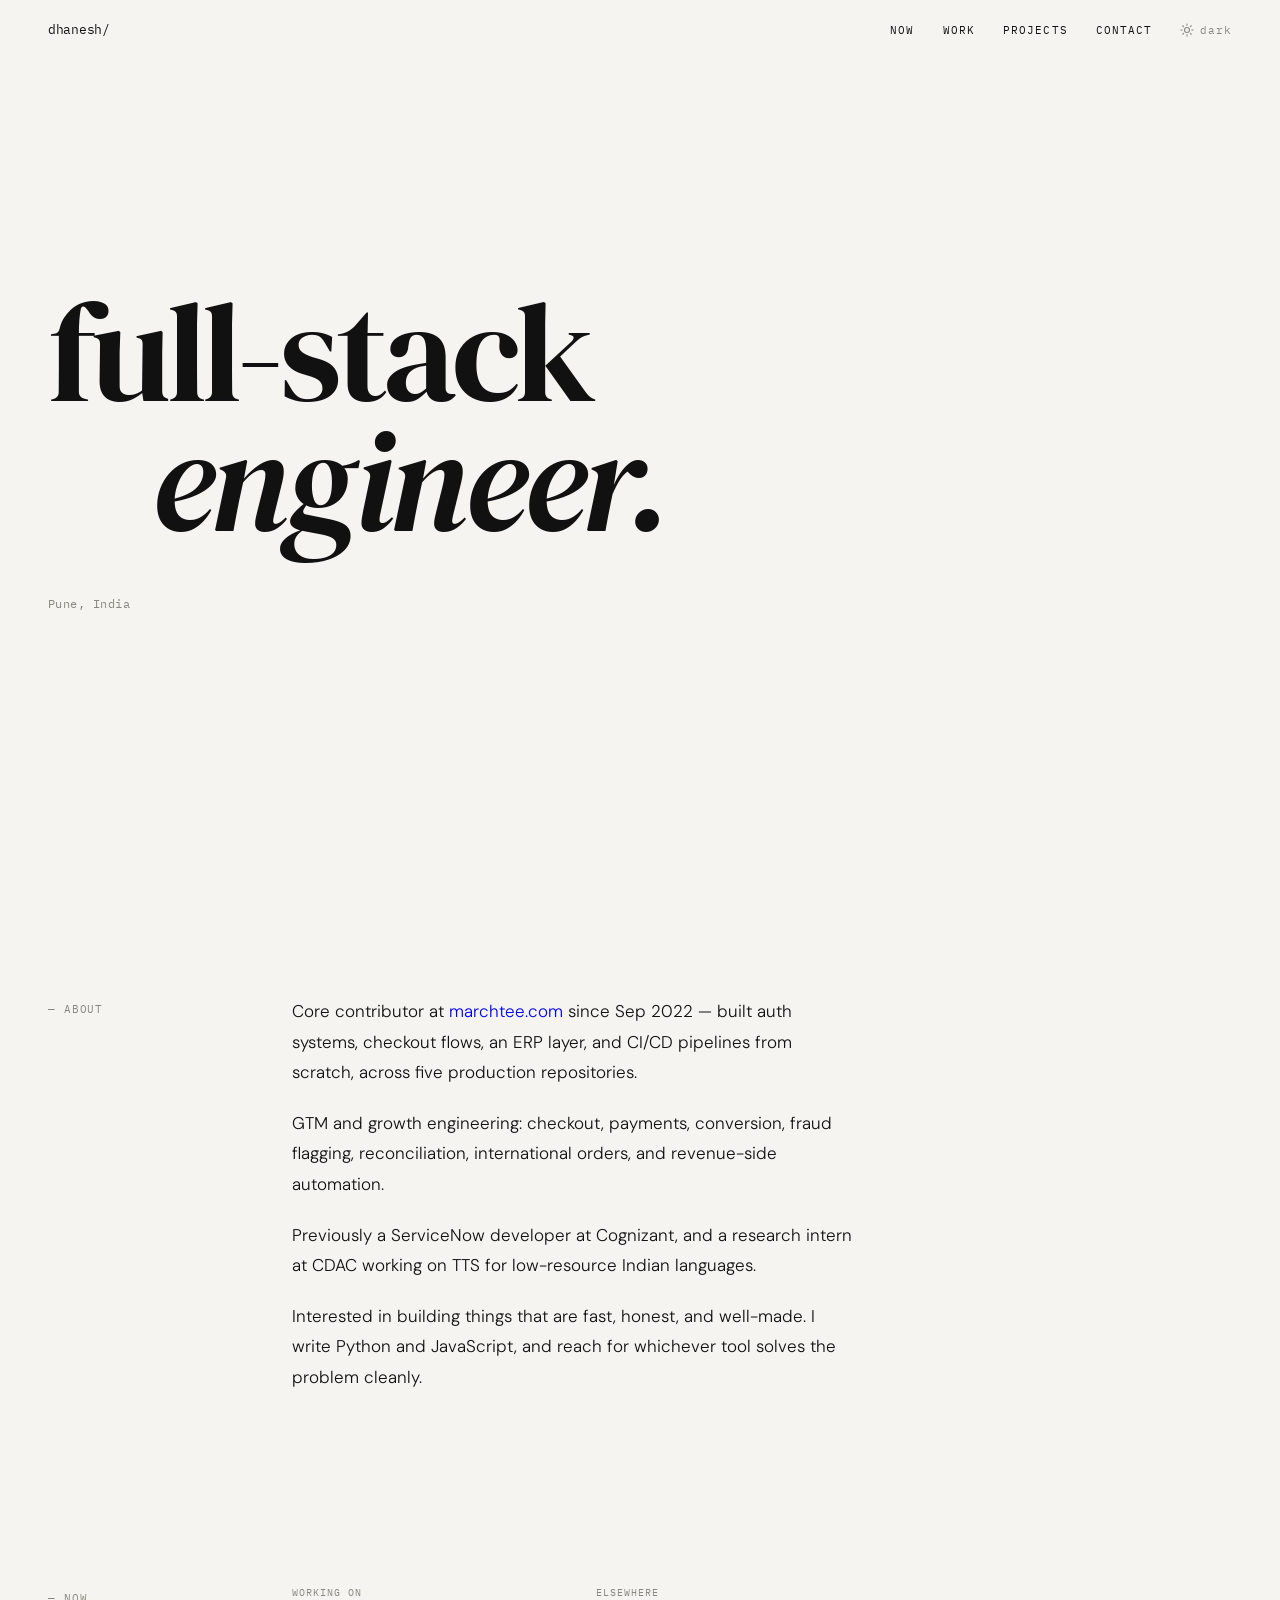
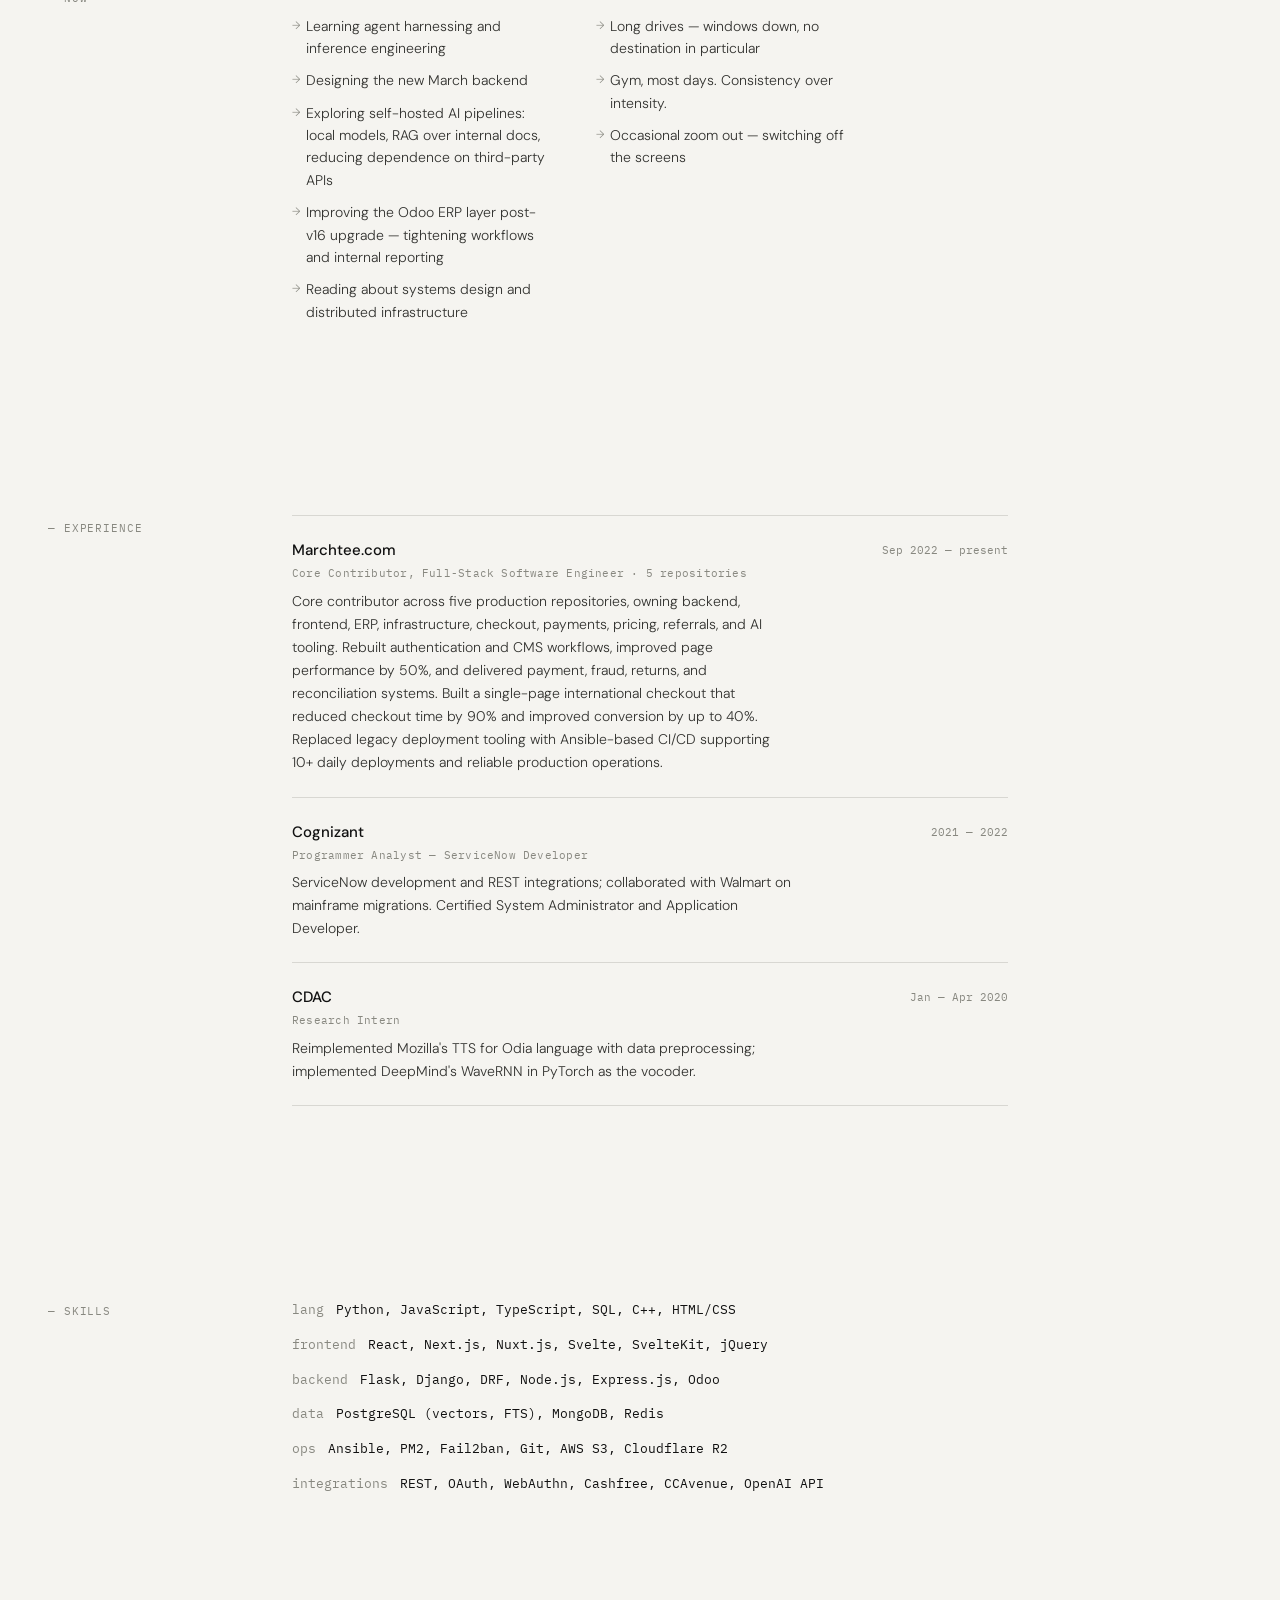
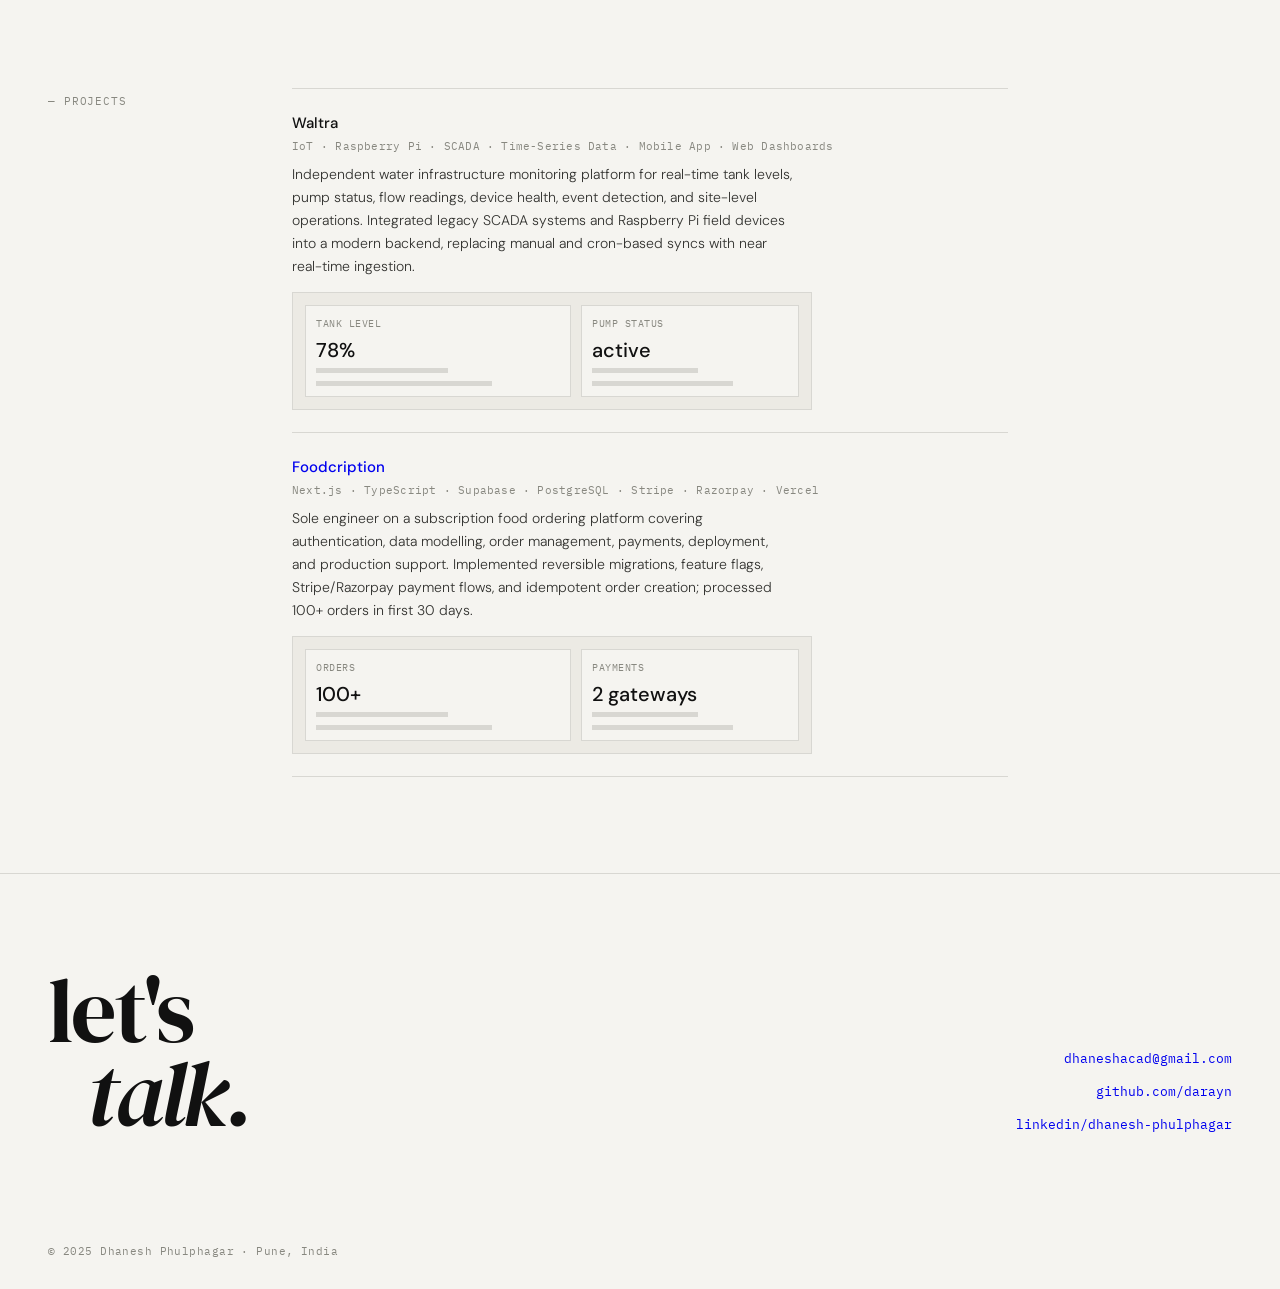
==== commit d78cf10e: "simplify mt demo" ====
--- a/index.html
+++ b/index.html
@@ -549,79 +549,13 @@
             <div>
               <div class="entry-name">Marchtee.com</div>
               <div class="entry-role">Core Contributor, Full-Stack Software Engineer · 5 repositories</div>
-              <div class="entry-desc">Core contributor and maintainer for a D2C e-commerce brand — responsible for backend, frontend, ERP, infrastructure, checkout, payments, pricing, referrals, and AI tooling. Lead production operations and PR reviews across repositories, translating business requirements into measurable conversion and revenue outcomes.</div>
+              <div class="entry-desc">Core contributor across five production repositories, owning backend, frontend, ERP, infrastructure, checkout, payments, pricing, referrals, and AI tooling. Rebuilt authentication and CMS workflows, improved page performance by 50%, and delivered payment, fraud, returns, and reconciliation systems. Built a single-page international checkout that reduced checkout time by 90% and improved conversion by up to 40%. Replaced legacy deployment tooling with Ansible-based CI/CD supporting 10+ daily deployments and reliable production operations.</div>
             </div>
             <div class="marchtee-meta" style="display:flex; flex-direction:column; align-items:flex-end; gap:8px;">
               <div class="entry-date">Sep 2022 — present</div>
             </div>
           </div>
 
-          <div class="repos-panel" id="marchtee-repos">
-
-            <div class="repo-item">
-              <div class="repo-header">
-                <span class="repo-name">march-shop</span>
-                <span class="repo-stack">Python · Flask · SQLAlchemy · PostgreSQL · Redis</span>
-              </div>
-              <ul class="repo-bullets">
-                <li>Inherited legacy monolith; rebuilt authentication from scratch — RBAC, multi-device sessions, WebAuthn, OAuth, passwordless OTP</li>
-                <li>Migrated entire CMS from codebase to database: navigations, collections, metadata, size guides, static assets to Cloudflare R2/S3</li>
-                <li>Implemented Redis caching with proper namespace strategy; PostgreSQL full-text search via vectors for shop search</li>
-                <li>Built payment gateway success rate dashboard, post-order workflows (COD detection, fraud flagging, fake address detection), and a returns/exchange reconciliation engine</li>
-                <li>Built a rule-based pricing engine for product, customer, campaign, and order-level pricing decisions, making commercial rules explicit, testable, and easier to operate</li>
-                <li>Designed a referral system with unique links, attribution, customer credits, tiered rewards, and safeguards for reliable reward calculation</li>
-              </ul>
-            </div>
-
-            <div class="repo-item">
-              <div class="repo-header">
-                <span class="repo-name">march-next</span>
-                <span class="repo-stack">Nuxt.js · Vue · Pinia · PM2</span>
-              </div>
-              <ul class="repo-bullets">
-                <li>Built the customer-facing single-page checkout — guest and authenticated flows, UPI, saved cards, Cashfree and CCAvenue net banking, cookie-based Pinia persistence</li>
-                <li>Achieved 90% reduction in checkout time and improved conversion rates by up to 40%; supported referral and pricing decisions through the checkout journey</li>
-                <li>Shipped single-source international checkout with localisations for over 7 countries, working closely with India Post, DHL, Aramex, and ATC; contributed to a 25% increase in international orders</li>
-                <li>Deployed and managed over PM2 with structured production logging, error tracking, and debugging tooling</li>
-              </ul>
-            </div>
-
-            <div class="repo-item">
-              <div class="repo-header">
-                <span class="repo-name">march-odoo</span>
-                <span class="repo-stack">Python · Odoo v14 → v16 → v19(loading)</span>
-              </div>
-              <ul class="repo-bullets">
-                <li>Played a major role in the Odoo v14 to v16 upgrade — custom module migration, ORM compatibility, and data integrity across models</li>
-                <li>Built 10+ internal models covering exchanges, returns, splits, shipping service management, hangtag and stock labels, delivery notes</li>
-                <li>Own and maintain the ERP layer for inventory, invoicing, financial reporting, purchase, and manufacturing</li>
-              </ul>
-            </div>
-
-            <div class="repo-item">
-              <div class="repo-header">
-                <span class="repo-name">march-deployer</span>
-                <span class="repo-stack">Ansible · Bash · Frigate · Listmonk</span>
-              </div>
-              <ul class="repo-bullets">
-                <li>Retired legacy Fabric deployer; built Ansible-based CI/CD supporting 10+ on-demand deployments daily across shop, checkout, and Odoo</li>
-                <li>Deployed Frigate self-hosted warehouse surveillance with Google Drive backups across 3 locations — single command</li>
-                <li>Implemented fail2ban rate limiting on production servers; set up Listmonk for self-hosted email marketing</li>
-              </ul>
-            </div>
-
-            <div class="repo-item">
-              <div class="repo-header">
-                <span class="repo-name">kavinath</span>
-                <span class="repo-stack">Flask · Python · Pi-based Harnessing · Tool Calls · Evaluations</span>
-              </div>
-              <ul class="repo-bullets">
-                <li>Built Kavinath inside the shop Flask application as a customer-support assistant with Pi-based harnessing and structured tool calls</li>
-                <li>Implemented operational actions for editing orders, updating shipping details, exchanges, and returns, with evaluation workflows for support behavior and tool outcomes</li>
-              </ul>
-            </div>
-
-          </div>
         </div>
 
         <div class="entry">
